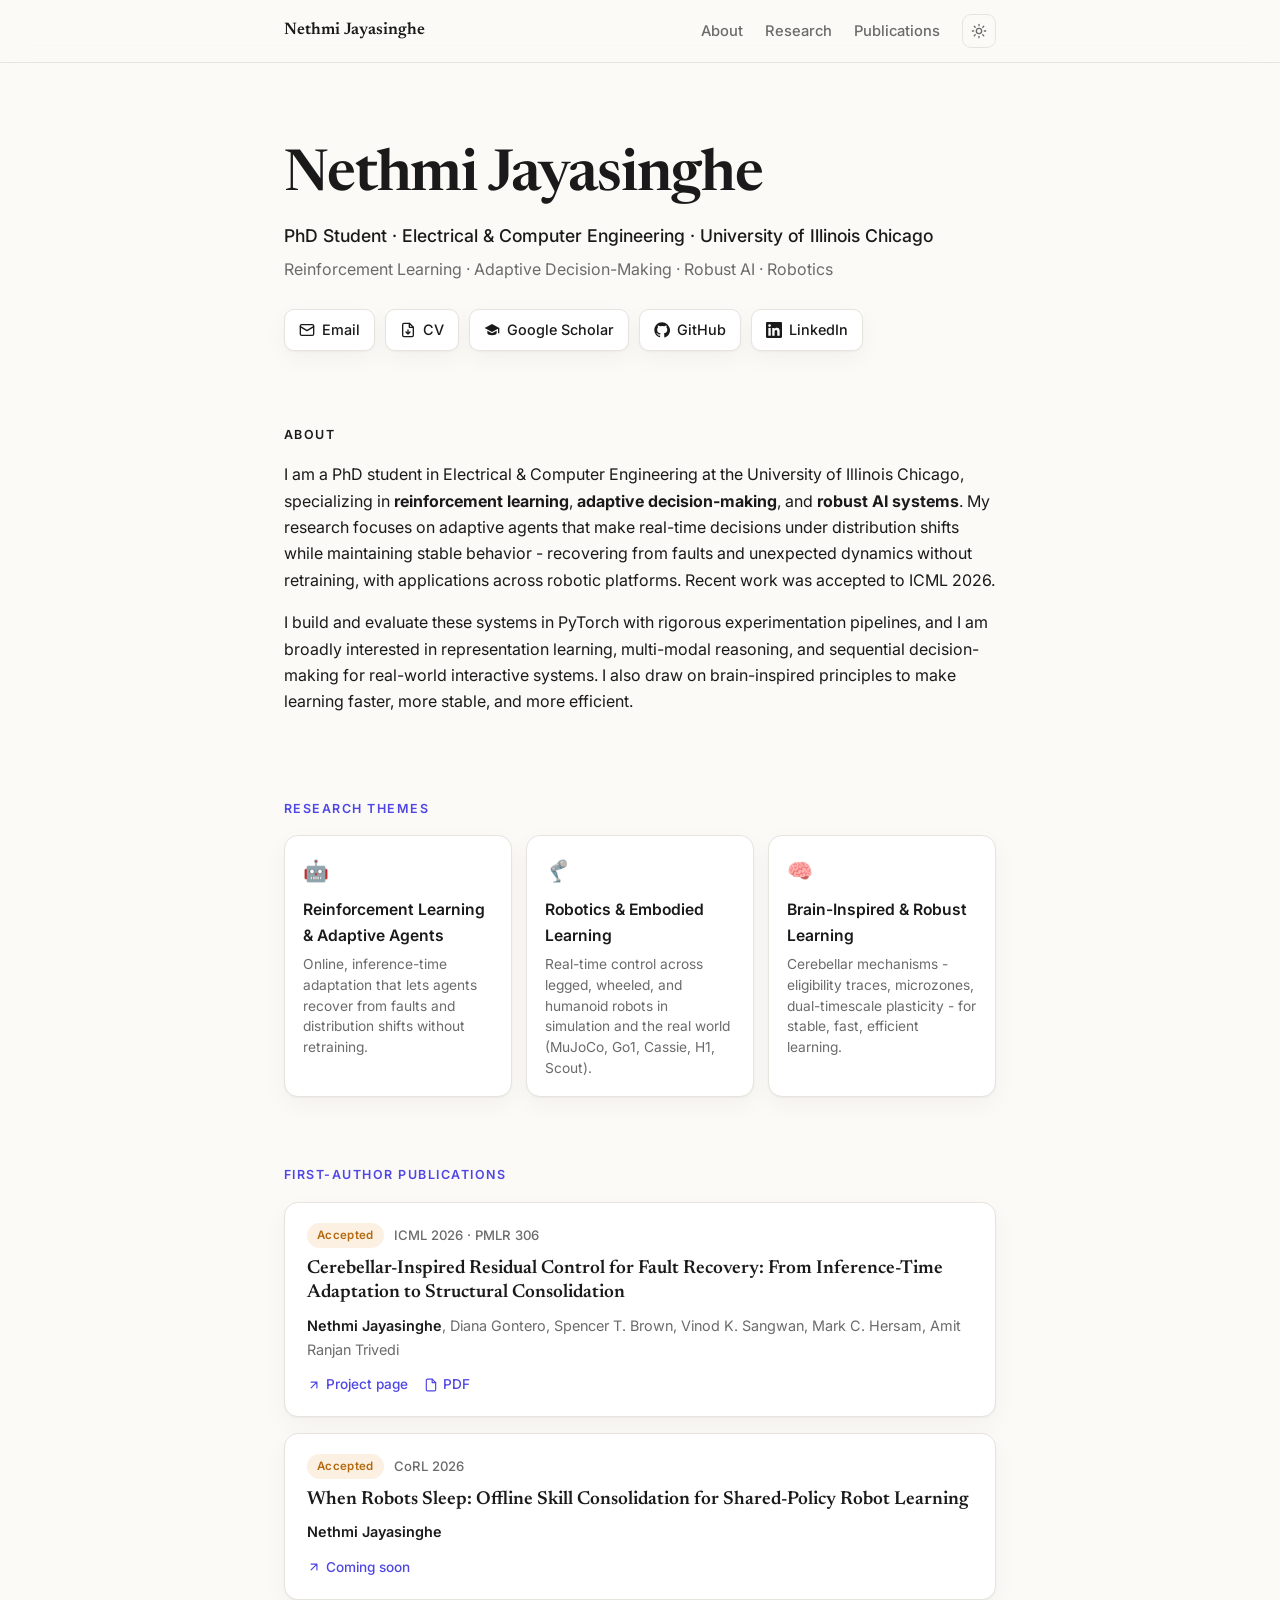
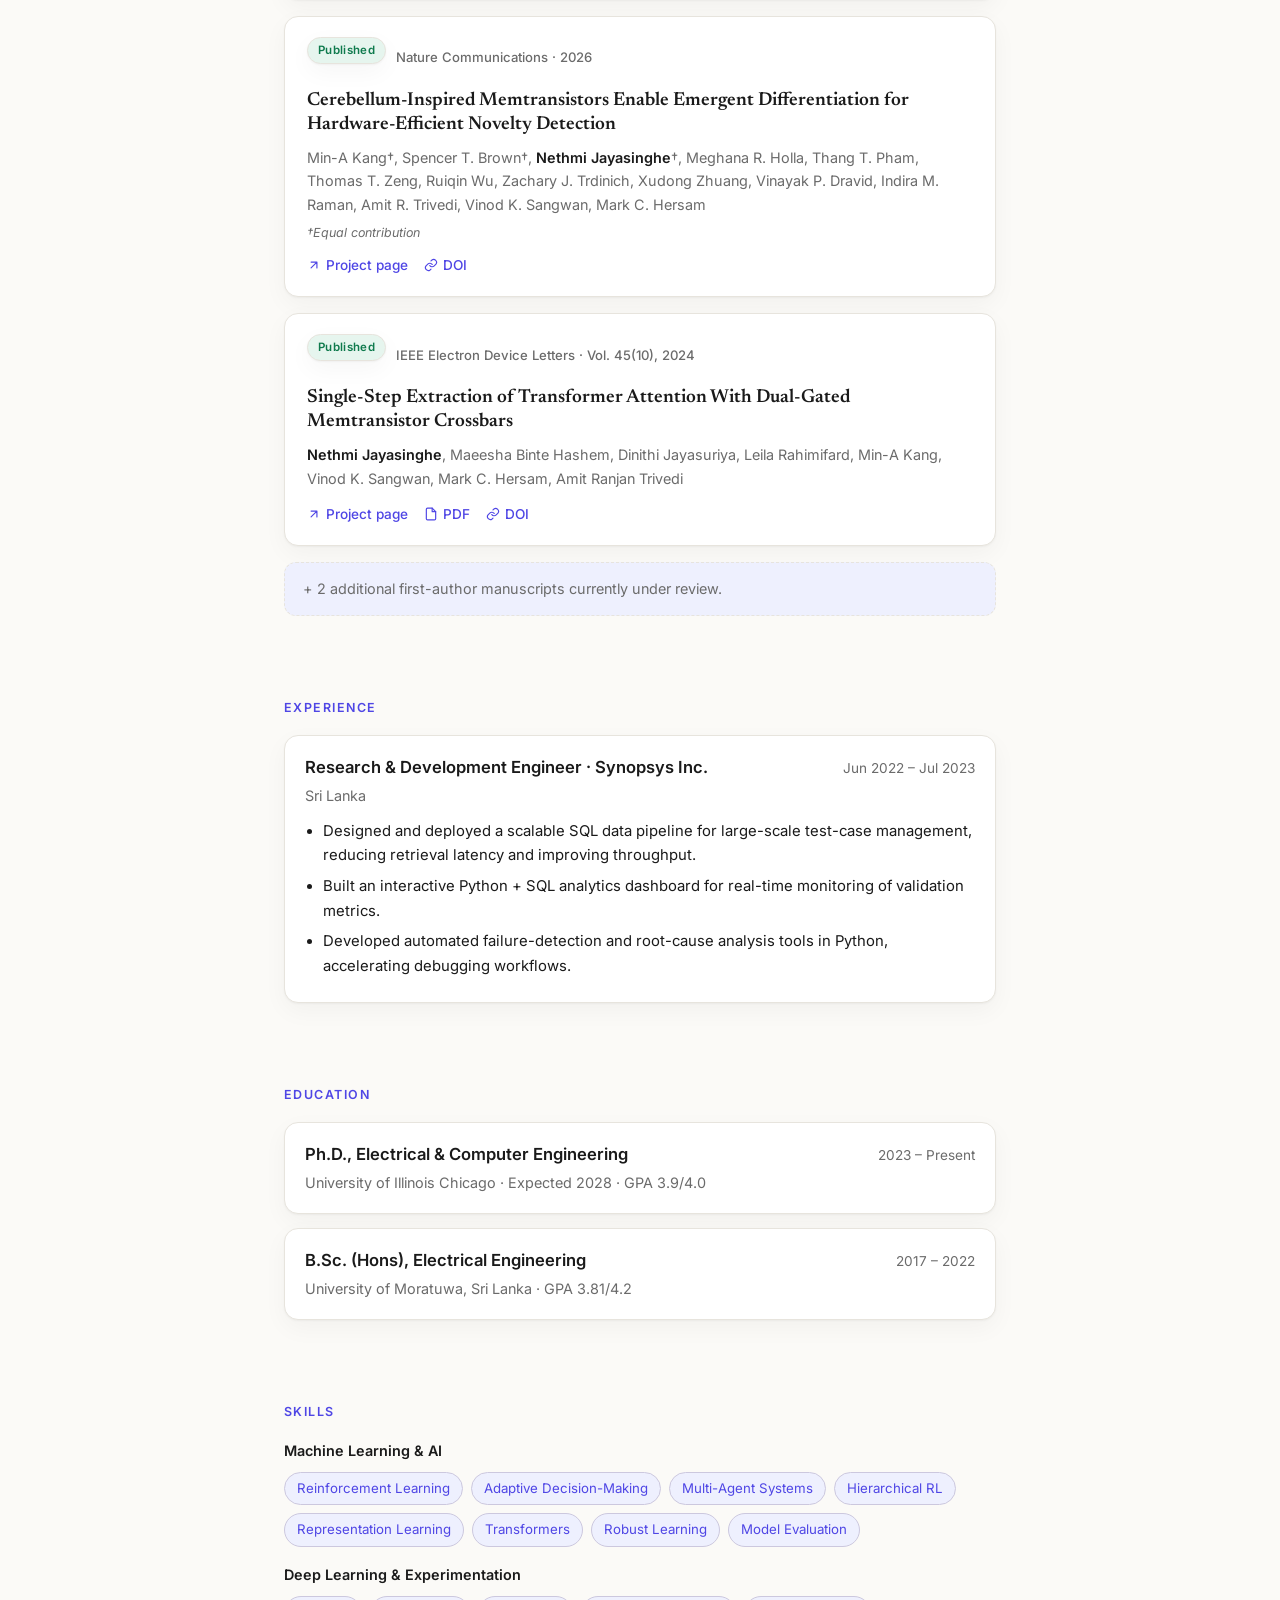
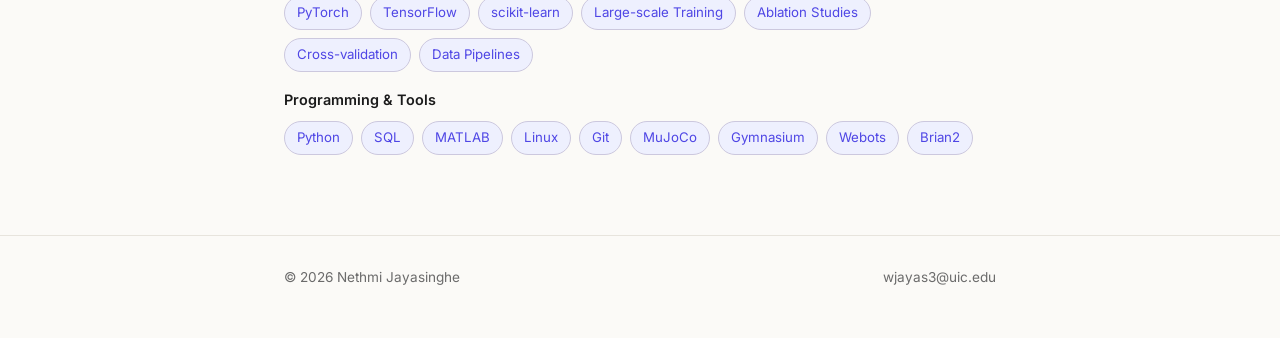
==== index.html @ 934b8936 "Correct under-review count to 2 first-author manuscripts" ====
<!DOCTYPE html>
<html lang="en">
<head>
<meta charset="UTF-8" />
<meta name="viewport" content="width=device-width, initial-scale=1.0" />
<title>Nethmi Jayasinghe</title>
<meta name="description" content="Nethmi Jayasinghe - PhD student in Electrical & Computer Engineering at the University of Illinois Chicago. Reinforcement learning, adaptive decision-making, and robust AI systems." />
<link rel="preconnect" href="https://fonts.googleapis.com" />
<link rel="preconnect" href="https://fonts.gstatic.com" crossorigin />
<link href="https://fonts.googleapis.com/css2?family=Newsreader:ital,opsz,wght@0,6..72,400;0,6..72,500;0,6..72,600;1,6..72,400&family=Inter:wght@400;500;600&display=swap" rel="stylesheet" />
<style>
  :root {
    --bg: #fbfaf7;
    --surface: #ffffff;
    --text: #1a1a1a;
    --muted: #6b6b6b;
    --line: #e7e4dd;
    --accent: #4f46e5;
    --accent-soft: #eef0fe;
    --badge-pub: #0f7a4d;
    --badge-pub-bg: #e6f5ee;
    --badge-acc: #b4690e;
    --badge-acc-bg: #fbf0e2;
    --shadow: 0 1px 2px rgba(0,0,0,.04), 0 8px 24px rgba(0,0,0,.04);
    --maxw: 760px;
  }
  html[data-theme="dark"] {
    --bg: #0f1115;
    --surface: #171a21;
    --text: #e9e9ec;
    --muted: #9aa0ab;
    --line: #262b34;
    --accent: #8b93ff;
    --accent-soft: #1c2030;
    --badge-pub: #5fd6a0;
    --badge-pub-bg: #11261d;
    --badge-acc: #e0a45f;
    --badge-acc-bg: #2a2012;
    --shadow: 0 1px 2px rgba(0,0,0,.3), 0 10px 30px rgba(0,0,0,.35);
  }
  * { box-sizing: border-box; }
  html { scroll-behavior: smooth; }
  body {
    margin: 0;
    background: var(--bg);
    color: var(--text);
    font-family: 'Inter', -apple-system, BlinkMacSystemFont, sans-serif;
    line-height: 1.65;
    font-size: 16px;
    -webkit-font-smoothing: antialiased;
    transition: background .3s ease, color .3s ease;
  }
  a { color: var(--accent); text-decoration: none; }
  a:hover { text-decoration: underline; }
  .wrap { max-width: var(--maxw); margin: 0 auto; padding: 0 24px; }

  /* Nav */
  nav {
    position: sticky; top: 0; z-index: 50;
    backdrop-filter: saturate(180%) blur(12px);
    background: color-mix(in srgb, var(--bg) 82%, transparent);
    border-bottom: 1px solid var(--line);
  }
  .nav-inner {
    max-width: var(--maxw); margin: 0 auto; padding: 14px 24px;
    display: flex; align-items: center; justify-content: space-between;
  }
  .nav-name { font-family: 'Newsreader', serif; font-weight: 600; font-size: 1.05rem; }
  .nav-links { display: flex; align-items: center; gap: 22px; }
  .nav-links a { color: var(--muted); font-size: .92rem; font-weight: 500; }
  .nav-links a:hover { color: var(--text); text-decoration: none; }
  .theme-btn {
    background: none; border: 1px solid var(--line); color: var(--muted);
    width: 34px; height: 34px; border-radius: 9px; cursor: pointer;
    display: grid; place-items: center; transition: all .2s;
  }
  .theme-btn:hover { color: var(--text); border-color: var(--muted); }
  @media (max-width: 560px) { .nav-links a:not(.theme-btn) { display: none; } }

  /* Hero */
  header.hero { padding: 84px 0 40px; }
  .hero h1 {
    font-family: 'Newsreader', serif;
    font-weight: 600; font-size: clamp(2.6rem, 7vw, 3.6rem);
    line-height: 1.05; letter-spacing: -.02em; margin: 0 0 14px;
  }
  .hero .role { font-size: 1.1rem; color: var(--text); margin: 0 0 6px; font-weight: 500; }
  .hero .affil { color: var(--muted); margin: 0 0 26px; }
  .hero .affil a { color: var(--muted); text-decoration: underline; text-underline-offset: 2px; }
  .links { display: flex; flex-wrap: wrap; gap: 10px; }
  .links a {
    display: inline-flex; align-items: center; gap: 7px;
    border: 1px solid var(--line); background: var(--surface);
    padding: 8px 14px; border-radius: 10px; color: var(--text);
    font-size: .9rem; font-weight: 500; box-shadow: var(--shadow);
    transition: transform .15s ease, border-color .2s ease;
  }
  .links a:hover { text-decoration: none; transform: translateY(-2px); border-color: var(--accent); }
  .links svg { width: 16px; height: 16px; }

  /* Sections */
  section { padding: 34px 0; }
  .eyebrow {
    font-size: .78rem; font-weight: 600; letter-spacing: .12em; text-transform: uppercase;
    color: var(--accent); margin: 0 0 16px;
  }
  .about p { margin: 0 0 16px; color: var(--text); }
  .about p .muted { color: var(--muted); }

  /* Research themes */
  .themes { display: grid; grid-template-columns: repeat(3, 1fr); gap: 14px; margin-top: 8px; }
  @media (max-width: 640px) { .themes { grid-template-columns: 1fr; } }
  .theme {
    background: var(--surface); border: 1px solid var(--line);
    border-radius: 14px; padding: 18px; box-shadow: var(--shadow);
  }
  .theme .ic { font-size: 1.3rem; margin-bottom: 8px; }
  .theme h3 { margin: 0 0 6px; font-size: .98rem; font-weight: 600; }
  .theme p { margin: 0; font-size: .86rem; color: var(--muted); line-height: 1.5; }

  /* Publications */
  .pub {
    background: var(--surface); border: 1px solid var(--line);
    border-radius: 14px; padding: 20px 22px; margin-bottom: 16px;
    box-shadow: var(--shadow); transition: border-color .2s ease;
  }
  .pub:hover { border-color: var(--accent); }
  .pub-top { display: flex; align-items: center; gap: 10px; margin-bottom: 9px; flex-wrap: wrap; }
  .badge {
    font-size: .72rem; font-weight: 600; letter-spacing: .03em;
    padding: 3px 10px; border-radius: 999px;
  }
  .badge.pub { color: var(--badge-pub); background: var(--badge-pub-bg); }
  .badge.acc { color: var(--badge-acc); background: var(--badge-acc-bg); }
  .pub .venue { font-size: .82rem; color: var(--muted); font-weight: 500; }
  .pub h3 {
    font-family: 'Newsreader', serif; font-weight: 600;
    font-size: 1.18rem; line-height: 1.3; margin: 0 0 8px;
  }
  .pub .authors { font-size: .9rem; color: var(--muted); margin: 0 0 12px; }
  .pub .authors .me { color: var(--text); font-weight: 600; }
  .pub-note { font-size: .78rem; color: var(--muted); margin: -6px 0 10px; font-style: italic; }
  .pub-links { display: flex; gap: 16px; flex-wrap: wrap; }
  .pub-links a { font-size: .85rem; font-weight: 500; display: inline-flex; align-items: center; gap: 5px; }
  .pub-links svg { width: 14px; height: 14px; }
  .more-note {
    margin-top: 6px; font-size: .9rem; color: var(--muted);
    padding: 14px 18px; border: 1px dashed var(--line); border-radius: 12px;
    background: var(--accent-soft);
  }

  /* Experience / Education entries */
  .entry {
    background: var(--surface); border: 1px solid var(--line); border-radius: 14px;
    padding: 18px 20px; margin-bottom: 14px; box-shadow: var(--shadow);
  }
  .entry .row { display: flex; justify-content: space-between; gap: 12px; flex-wrap: wrap; align-items: baseline; }
  .entry h3 { margin: 0; font-size: 1.04rem; font-weight: 600; }
  .entry .when { color: var(--muted); font-size: .85rem; white-space: nowrap; }
  .entry .sub { color: var(--muted); font-size: .9rem; margin: 3px 0 0; }
  .entry ul { margin: 11px 0 0; padding-left: 18px; }
  .entry li { margin-bottom: 6px; font-size: .93rem; }

  /* Skills */
  .skill-group { margin-bottom: 16px; }
  .skill-group h4 { margin: 0 0 9px; font-size: .9rem; font-weight: 600; }
  .tags { display: flex; flex-wrap: wrap; gap: 8px; }
  .tag {
    font-size: .83rem; padding: 5px 12px; border-radius: 999px;
    background: var(--accent-soft); color: var(--accent);
    border: 1px solid color-mix(in srgb, var(--accent) 18%, var(--line));
  }

  footer {
    border-top: 1px solid var(--line); margin-top: 30px;
    padding: 30px 0 50px; color: var(--muted); font-size: .85rem;
  }
  .footer-inner { display: flex; justify-content: space-between; align-items: center; flex-wrap: wrap; gap: 12px; }
  .footer-inner a { color: var(--muted); }
</style>
</head>
<body>
<nav>
  <div class="nav-inner">
    <span class="nav-name">Nethmi Jayasinghe</span>
    <div class="nav-links">
      <a href="#about">About</a>
      <a href="#research">Research</a>
      <a href="#publications">Publications</a>
      <button class="theme-btn" id="themeToggle" aria-label="Toggle theme" title="Toggle theme">
        <svg id="themeIcon" viewBox="0 0 24 24" width="16" height="16" fill="none" stroke="currentColor" stroke-width="2" stroke-linecap="round" stroke-linejoin="round"><circle cx="12" cy="12" r="4"/><path d="M12 2v2M12 20v2M4.9 4.9l1.4 1.4M17.7 17.7l1.4 1.4M2 12h2M20 12h2M4.9 19.1l1.4-1.4M17.7 6.3l1.4-1.4"/></svg>
      </button>
    </div>
  </div>
</nav>

<header class="hero">
  <div class="wrap">
    <h1>Nethmi Jayasinghe</h1>
    <p class="role">PhD Student · Electrical &amp; Computer Engineering · University of Illinois Chicago</p>
    <p class="affil">Reinforcement Learning · Adaptive Decision-Making · Robust AI · Robotics</p>
    <div class="links">
      <a href="mailto:wjayas3@uic.edu">
        <svg viewBox="0 0 24 24" fill="none" stroke="currentColor" stroke-width="2" stroke-linecap="round" stroke-linejoin="round"><rect x="2" y="4" width="20" height="16" rx="2"/><path d="m22 7-10 6L2 7"/></svg>
        Email
      </a>
      <a href="cv/Nethmi_Jayasinghe_CV.pdf" target="_blank" rel="noopener">
        <svg viewBox="0 0 24 24" fill="none" stroke="currentColor" stroke-width="2" stroke-linecap="round" stroke-linejoin="round"><path d="M14 2H6a2 2 0 0 0-2 2v16a2 2 0 0 0 2 2h12a2 2 0 0 0 2-2V8z"/><path d="M14 2v6h6"/><path d="M12 18v-6M9 15l3 3 3-3"/></svg>
        CV
      </a>
      <a href="https://scholar.google.com/citations?user=x3gIuncAAAAJ&hl=en" target="_blank" rel="noopener">
        <svg viewBox="0 0 24 24" fill="currentColor"><path d="M12 3 1 9l11 6 9-4.91V17h2V9L12 3zM5 13.18v3.82c0 1.66 3.13 3 7 3s7-1.34 7-3v-3.82l-7 3.82-7-3.82z"/></svg>
        Google Scholar
      </a>
      <a href="https://github.com/NethmiJayasinghe" target="_blank" rel="noopener">
        <svg viewBox="0 0 24 24" fill="currentColor"><path d="M12 .5C5.7.5.5 5.7.5 12c0 5.1 3.3 9.4 7.9 10.9.6.1.8-.2.8-.6v-2c-3.2.7-3.9-1.5-3.9-1.5-.5-1.3-1.3-1.7-1.3-1.7-1.1-.7.1-.7.1-.7 1.2.1 1.8 1.2 1.8 1.2 1 1.8 2.7 1.3 3.4 1 .1-.8.4-1.3.7-1.6-2.6-.3-5.3-1.3-5.3-5.7 0-1.3.5-2.3 1.2-3.1-.1-.3-.5-1.5.1-3.1 0 0 1-.3 3.3 1.2a11.5 11.5 0 0 1 6 0c2.3-1.5 3.3-1.2 3.3-1.2.6 1.6.2 2.8.1 3.1.8.8 1.2 1.8 1.2 3.1 0 4.4-2.7 5.4-5.3 5.7.4.4.8 1.1.8 2.2v3.3c0 .4.2.7.8.6 4.6-1.5 7.9-5.8 7.9-10.9C23.5 5.7 18.3.5 12 .5z"/></svg>
        GitHub
      </a>
      <a href="https://www.linkedin.com/in/nethmi-jayasinghe-767b4b188/" target="_blank" rel="noopener">
        <svg viewBox="0 0 24 24" fill="currentColor"><path d="M20.45 20.45h-3.56v-5.57c0-1.33-.02-3.04-1.85-3.04-1.85 0-2.14 1.45-2.14 2.94v5.67H9.35V9h3.41v1.56h.05c.48-.9 1.64-1.85 3.37-1.85 3.6 0 4.27 2.37 4.27 5.45v6.29zM5.34 7.43a2.06 2.06 0 1 1 0-4.13 2.06 2.06 0 0 1 0 4.13zM7.12 20.45H3.55V9h3.57v11.45zM22.22 0H1.77C.79 0 0 .77 0 1.73v20.54C0 23.23.79 24 1.77 24h20.45c.98 0 1.78-.77 1.78-1.73V1.73C24 .77 23.2 0 22.22 0z"/></svg>
        LinkedIn
      </a>
    </div>
  </div>
</header>

<section id="about" class="about">
  <div class="wrap">
    <p class="eyebrow">About</p>
    <p>
      I am a PhD student in Electrical &amp; Computer Engineering at the University of Illinois Chicago,
      specializing in <strong>reinforcement learning</strong>, <strong>adaptive decision-making</strong>, and
      <strong>robust AI systems</strong>. My research focuses on adaptive agents that make real-time decisions
      under distribution shifts while maintaining stable behavior - recovering from faults and unexpected
      dynamics without retraining, with applications across robotic platforms. Recent work was accepted to ICML 2026.
    </p>
    <p class="muted">
      I build and evaluate these systems in PyTorch with rigorous experimentation pipelines, and I am broadly
      interested in representation learning, multi-modal reasoning, and sequential decision-making for real-world
      interactive systems. I also draw on brain-inspired principles to make learning faster, more stable, and more efficient.
    </p>
  </div>
</section>

<section id="research">
  <div class="wrap">
    <p class="eyebrow">Research Themes</p>
    <div class="themes">
      <div class="theme">
        <div class="ic">🤖</div>
        <h3>Reinforcement Learning &amp; Adaptive Agents</h3>
        <p>Online, inference-time adaptation that lets agents recover from faults and distribution shifts without retraining.</p>
      </div>
      <div class="theme">
        <div class="ic">🦿</div>
        <h3>Robotics &amp; Embodied Learning</h3>
        <p>Real-time control across legged, wheeled, and humanoid robots in simulation and the real world (MuJoCo, Go1, Cassie, H1, Scout).</p>
      </div>
      <div class="theme">
        <div class="ic">🧠</div>
        <h3>Brain-Inspired &amp; Robust Learning</h3>
        <p>Cerebellar mechanisms - eligibility traces, microzones, dual-timescale plasticity - for stable, fast, efficient learning.</p>
      </div>
    </div>
  </div>
</section>

<section id="publications">
  <div class="wrap">
    <p class="eyebrow">First-Author Publications</p>
    <div id="pubList"></div>
    <p class="more-note" id="moreNote"></p>
  </div>
</section>

<section id="experience">
  <div class="wrap">
    <p class="eyebrow">Experience</p>
    <div class="entry">
      <div class="row">
        <h3>Research &amp; Development Engineer · Synopsys Inc.</h3>
        <span class="when">Jun 2022 – Jul 2023</span>
      </div>
      <p class="sub">Sri Lanka</p>
      <ul>
        <li>Designed and deployed a scalable SQL data pipeline for large-scale test-case management, reducing retrieval latency and improving throughput.</li>
        <li>Built an interactive Python + SQL analytics dashboard for real-time monitoring of validation metrics.</li>
        <li>Developed automated failure-detection and root-cause analysis tools in Python, accelerating debugging workflows.</li>
      </ul>
    </div>
  </div>
</section>

<section id="education">
  <div class="wrap">
    <p class="eyebrow">Education</p>
    <div class="entry">
      <div class="row">
        <h3>Ph.D., Electrical &amp; Computer Engineering</h3>
        <span class="when">2023 – Present</span>
      </div>
      <p class="sub">University of Illinois Chicago · Expected 2028 · GPA 3.9/4.0</p>
    </div>
    <div class="entry">
      <div class="row">
        <h3>B.Sc. (Hons), Electrical Engineering</h3>
        <span class="when">2017 – 2022</span>
      </div>
      <p class="sub">University of Moratuwa, Sri Lanka · GPA 3.81/4.2</p>
    </div>
  </div>
</section>

<section id="skills">
  <div class="wrap">
    <p class="eyebrow">Skills</p>
    <div class="skill-group">
      <h4>Machine Learning &amp; AI</h4>
      <div class="tags">
        <span class="tag">Reinforcement Learning</span>
        <span class="tag">Adaptive Decision-Making</span>
        <span class="tag">Multi-Agent Systems</span>
        <span class="tag">Hierarchical RL</span>
        <span class="tag">Representation Learning</span>
        <span class="tag">Transformers</span>
        <span class="tag">Robust Learning</span>
        <span class="tag">Model Evaluation</span>
      </div>
    </div>
    <div class="skill-group">
      <h4>Deep Learning &amp; Experimentation</h4>
      <div class="tags">
        <span class="tag">PyTorch</span>
        <span class="tag">TensorFlow</span>
        <span class="tag">scikit-learn</span>
        <span class="tag">Large-scale Training</span>
        <span class="tag">Ablation Studies</span>
        <span class="tag">Cross-validation</span>
        <span class="tag">Data Pipelines</span>
      </div>
    </div>
    <div class="skill-group">
      <h4>Programming &amp; Tools</h4>
      <div class="tags">
        <span class="tag">Python</span>
        <span class="tag">SQL</span>
        <span class="tag">MATLAB</span>
        <span class="tag">Linux</span>
        <span class="tag">Git</span>
        <span class="tag">MuJoCo</span>
        <span class="tag">Gymnasium</span>
        <span class="tag">Webots</span>
        <span class="tag">Brian2</span>
      </div>
    </div>
  </div>
</section>

<footer>
  <div class="wrap footer-inner">
    <span>© <span id="year"></span> Nethmi Jayasinghe</span>
    <span><a href="mailto:wjayas3@uic.edu">wjayas3@uic.edu</a></span>
  </div>
</footer>

<script>
  // ---- Publications data (add the 2 remaining in-review papers here when ready) ----
  const publications = [
    {
      status: "accepted",
      venue: "ICML 2026 · PMLR 306",
      title: "Cerebellar-Inspired Residual Control for Fault Recovery: From Inference-Time Adaptation to Structural Consolidation",
      page: "projects/cerebellar-residual.html",
      authors: ["__ME__", "Diana Gontero", "Spencer T. Brown", "Vinod K. Sangwan", "Mark C. Hersam", "Amit Ranjan Trivedi"],
      links: [
        { label: "Project page", href: "projects/cerebellar-residual.html", icon: "page" },
        { label: "PDF", href: "papers/jayasinghe2026_icml_cerebellar.pdf", icon: "pdf" }
      ]
    },
    {
      status: "accepted",
      venue: "CoRL 2026",
      title: "When Robots Sleep: Offline Skill Consolidation for Shared-Policy Robot Learning",
      page: "projects/when-robots-sleep.html",
      authors: ["__ME__"],
      links: [
        { label: "Coming soon", href: "projects/when-robots-sleep.html", icon: "page" }
      ]
    },
    {
      status: "published",
      venue: "Nature Communications · 2026",
      title: "Cerebellum-Inspired Memtransistors Enable Emergent Differentiation for Hardware-Efficient Novelty Detection",
      page: "projects/memtransistor-novelty.html",
      authors: ["Min-A Kang†", "Spencer T. Brown†", "__ME__†", "Meghana R. Holla", "Thang T. Pham", "Thomas T. Zeng", "Ruiqin Wu", "Zachary J. Trdinich", "Xudong Zhuang", "Vinayak P. Dravid", "Indira M. Raman", "Amit R. Trivedi", "Vinod K. Sangwan", "Mark C. Hersam"],
      note: "†Equal contribution",
      links: [
        { label: "Project page", href: "projects/memtransistor-novelty.html", icon: "page" },
        { label: "DOI", href: "https://doi.org/10.1038/s41467-026-75212-4", icon: "link" }
      ]
    },
    {
      status: "published",
      venue: "IEEE Electron Device Letters · Vol. 45(10), 2024",
      title: "Single-Step Extraction of Transformer Attention With Dual-Gated Memtransistor Crossbars",
      page: "projects/memtransistor-attention.html",
      authors: ["__ME__", "Maeesha Binte Hashem", "Dinithi Jayasuriya", "Leila Rahimifard", "Min-A Kang", "Vinod K. Sangwan", "Mark C. Hersam", "Amit Ranjan Trivedi"],
      links: [
        { label: "Project page", href: "projects/memtransistor-attention.html", icon: "page" },
        { label: "PDF", href: "papers/jayasinghe2024_edl_memtransistor.pdf", icon: "pdf" },
        { label: "DOI", href: "https://doi.org/10.1109/LED.2024.3435540", icon: "link" }
      ]
    }
  ];

  // discreet line about the rest - no titles / venues
  const underReviewCount = 2;

  const icons = {
    pdf: '<svg viewBox="0 0 24 24" fill="none" stroke="currentColor" stroke-width="2" stroke-linecap="round" stroke-linejoin="round"><path d="M14 2H6a2 2 0 0 0-2 2v16a2 2 0 0 0 2 2h12a2 2 0 0 0 2-2V8z"/><path d="M14 2v6h6"/></svg>',
    link: '<svg viewBox="0 0 24 24" fill="none" stroke="currentColor" stroke-width="2" stroke-linecap="round" stroke-linejoin="round"><path d="M10 13a5 5 0 0 0 7.5.5l3-3a5 5 0 0 0-7-7l-1.5 1.5"/><path d="M14 11a5 5 0 0 0-7.5-.5l-3 3a5 5 0 0 0 7 7L12 19"/></svg>',
    page: '<svg viewBox="0 0 24 24" fill="none" stroke="currentColor" stroke-width="2" stroke-linecap="round" stroke-linejoin="round"><path d="M7 17 17 7M7 7h10v10"/></svg>'
  };

  function renderPubs() {
    const list = document.getElementById("pubList");
    list.innerHTML = publications.map(p => {
      const badge = p.status === "published"
        ? '<span class="badge pub">Published</span>'
        : '<span class="badge acc">Accepted</span>';
      const authors = p.authors
        .map(a => a.startsWith("__ME__") ? '<span class="me">Nethmi Jayasinghe</span>' + a.slice(6) : a)
        .join(", ");
      const links = p.links.map(l =>
        `<a href="${l.href}" target="_blank" rel="noopener">${icons[l.icon]||""}${l.label}</a>`
      ).join("");
      const titleHtml = p.page
        ? `<a href="${p.page}" style="color:inherit">${p.title}</a>`
        : p.title;
      return `<article class="pub">
        <div class="pub-top">${badge}<span class="venue">${p.venue}</span></div>
        <h3>${titleHtml}</h3>
        <p class="authors">${authors}</p>
        ${p.note ? `<p class="pub-note">${p.note}</p>` : ''}
        <div class="pub-links">${links}</div>
      </article>`;
    }).join("");

    document.getElementById("moreNote").textContent = underReviewCount === 1
      ? `+ 1 additional first-author manuscript currently under review.`
      : `+ ${underReviewCount} additional first-author manuscripts currently under review.`;
  }
  renderPubs();

  // ---- Theme toggle ----
  const root = document.documentElement;
  const saved = localStorage.getItem("theme");
  const prefersDark = window.matchMedia && window.matchMedia("(prefers-color-scheme: dark)").matches;
  root.setAttribute("data-theme", saved || (prefersDark ? "dark" : "light"));
  document.getElementById("themeToggle").addEventListener("click", () => {
    const next = root.getAttribute("data-theme") === "dark" ? "light" : "dark";
    root.setAttribute("data-theme", next);
    localStorage.setItem("theme", next);
  });

  document.getElementById("year").textContent = new Date().getFullYear();
</script>
</body>
</html>
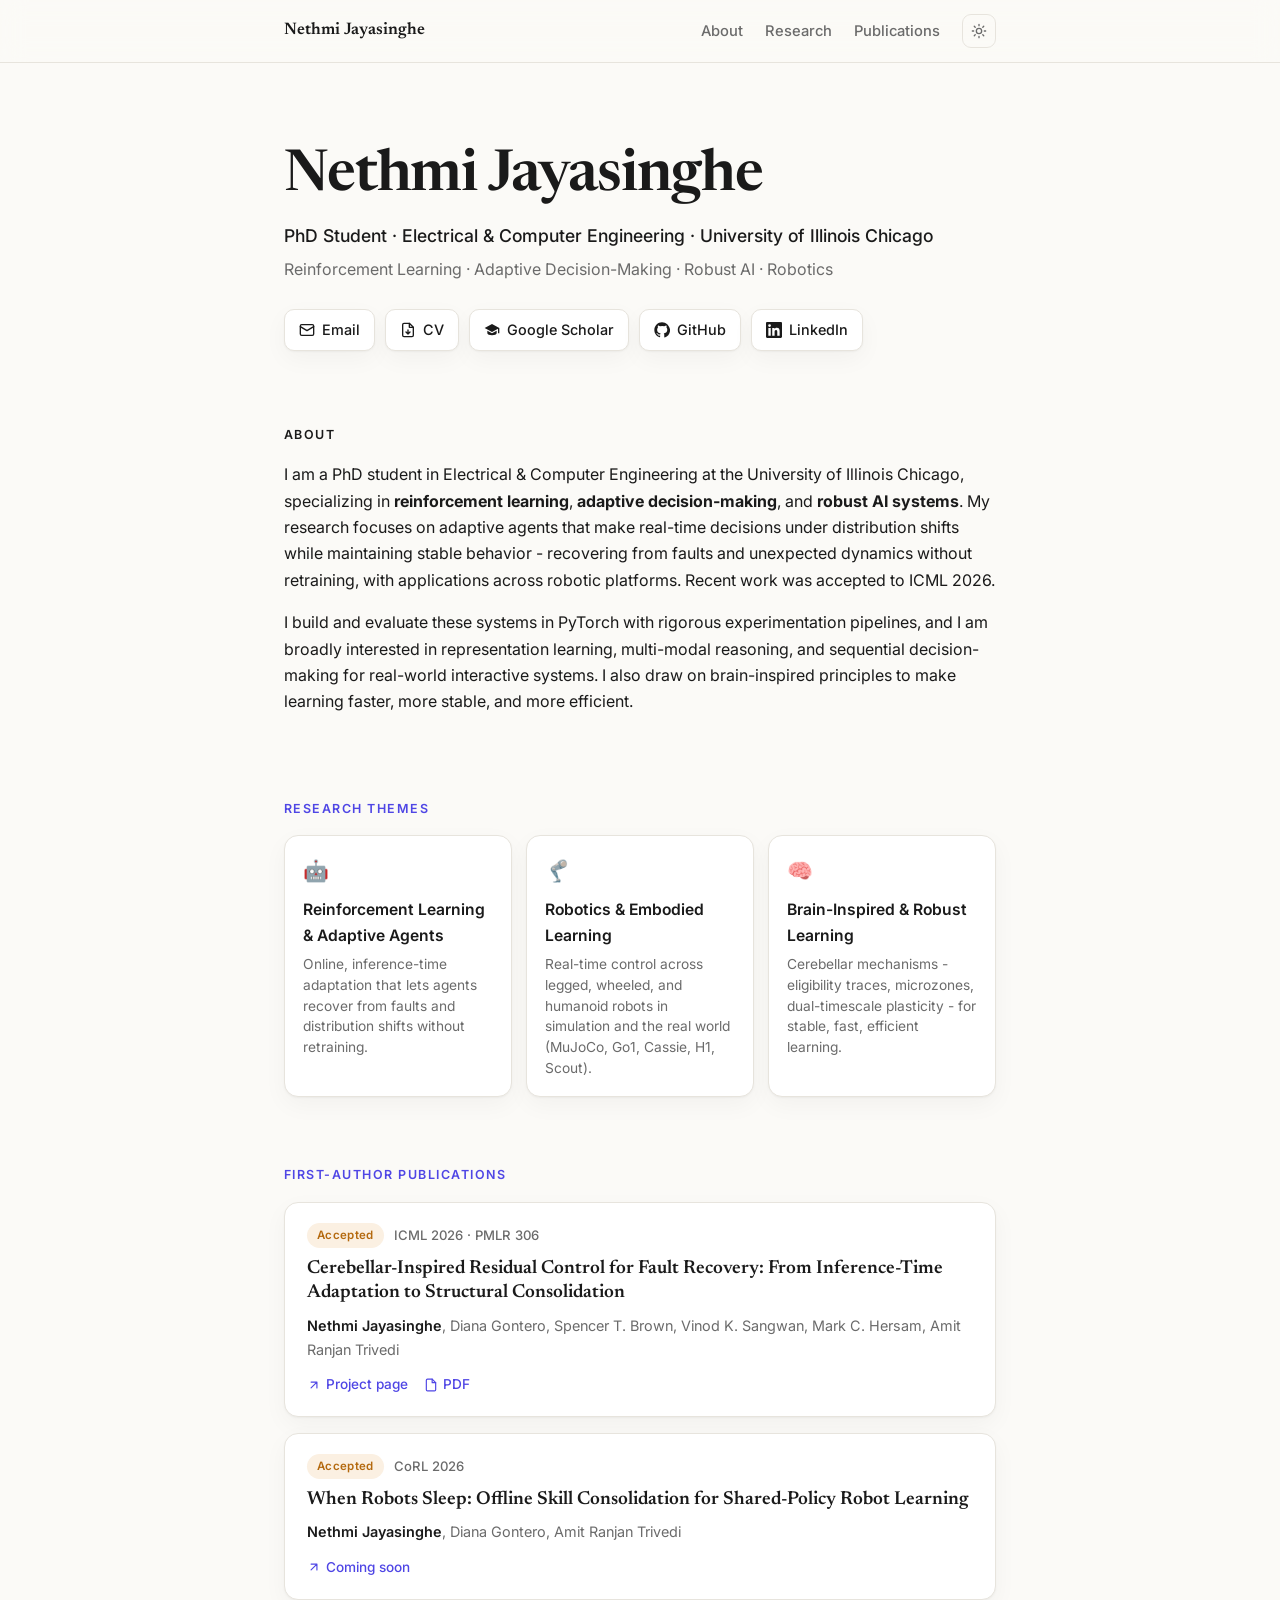
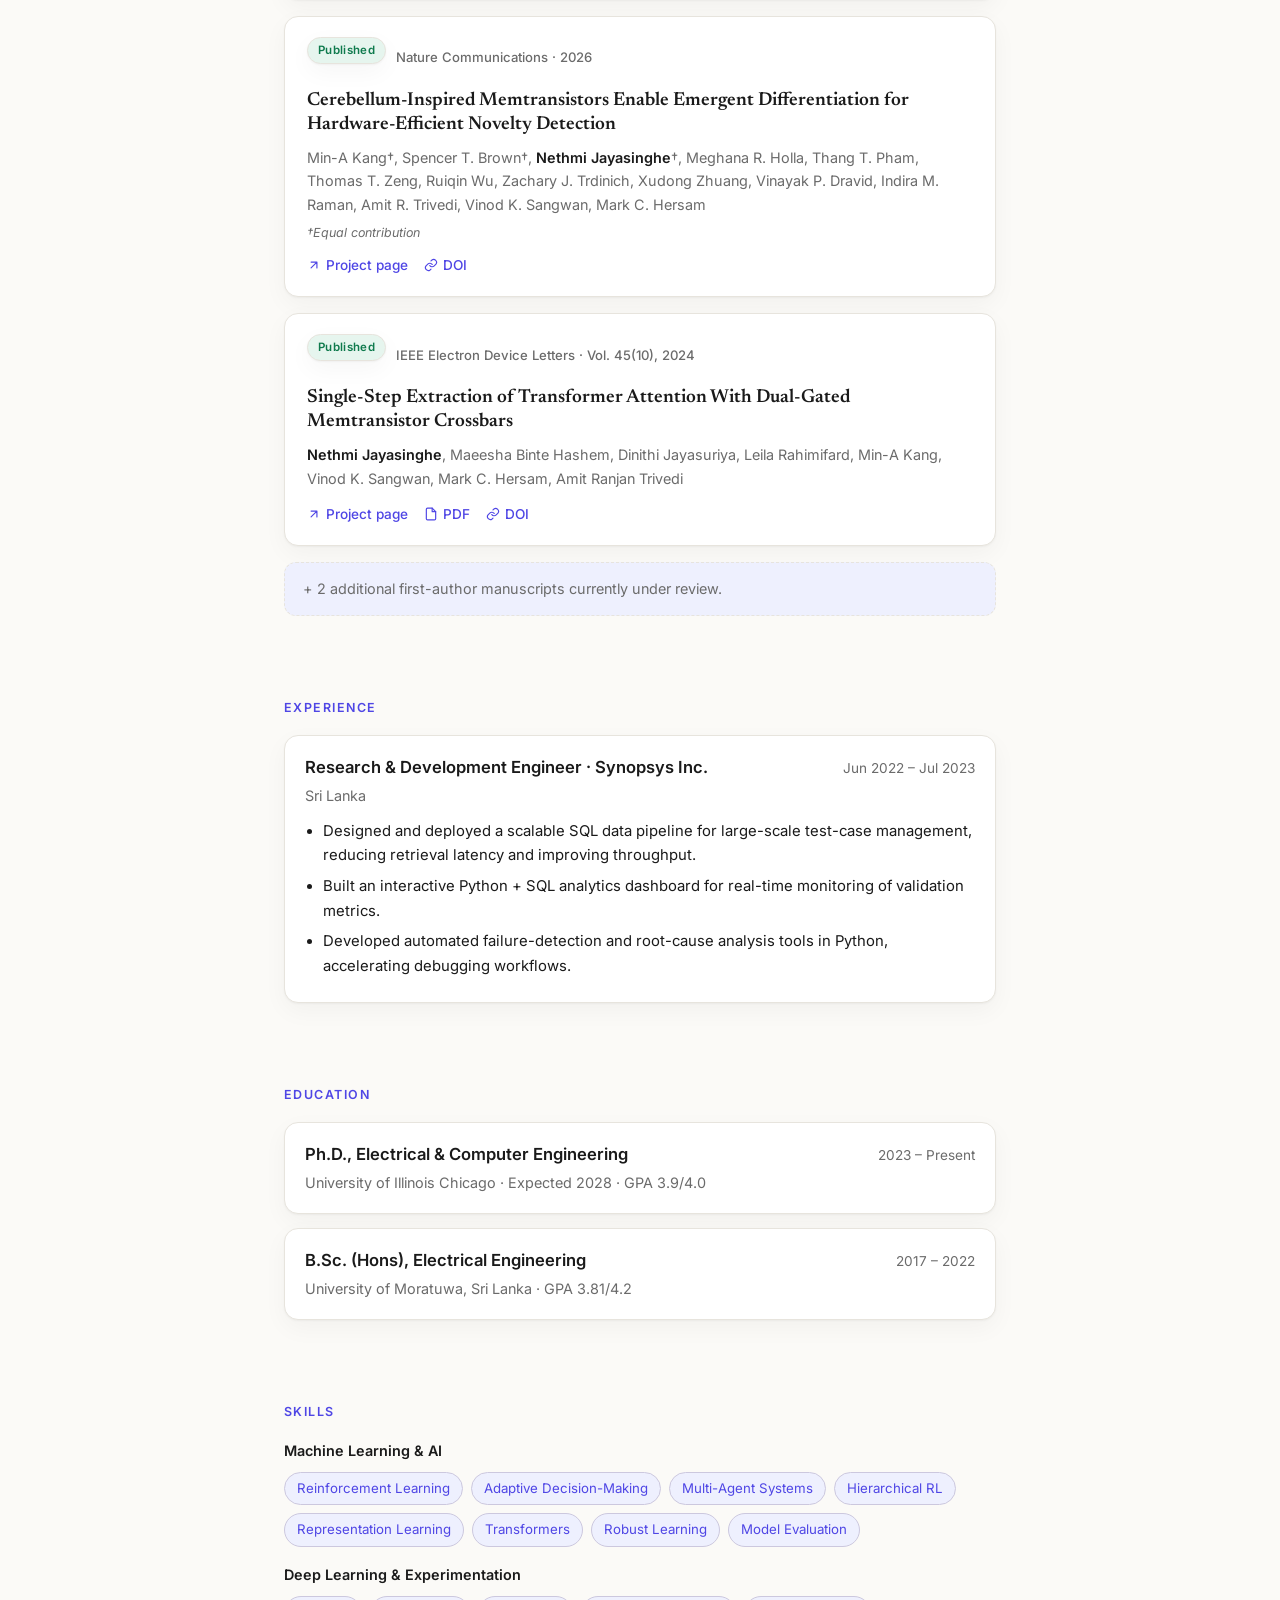
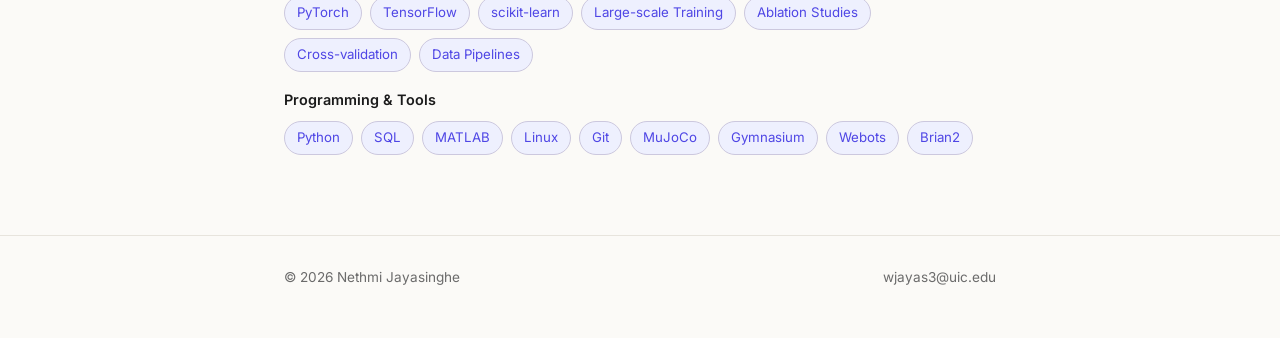
==== commit 27b22eb7: "Add Diana Gontero and Amit Ranjan Trivedi as CoRL 2026 co-authors" ====
--- a/index.html
+++ b/index.html
@@ -382,7 +382,7 @@
       venue: "CoRL 2026",
       title: "When Robots Sleep: Offline Skill Consolidation for Shared-Policy Robot Learning",
       page: "projects/when-robots-sleep.html",
-      authors: ["__ME__"],
+      authors: ["__ME__", "Diana Gontero", "Amit Ranjan Trivedi"],
       links: [
         { label: "Coming soon", href: "projects/when-robots-sleep.html", icon: "page" }
       ]
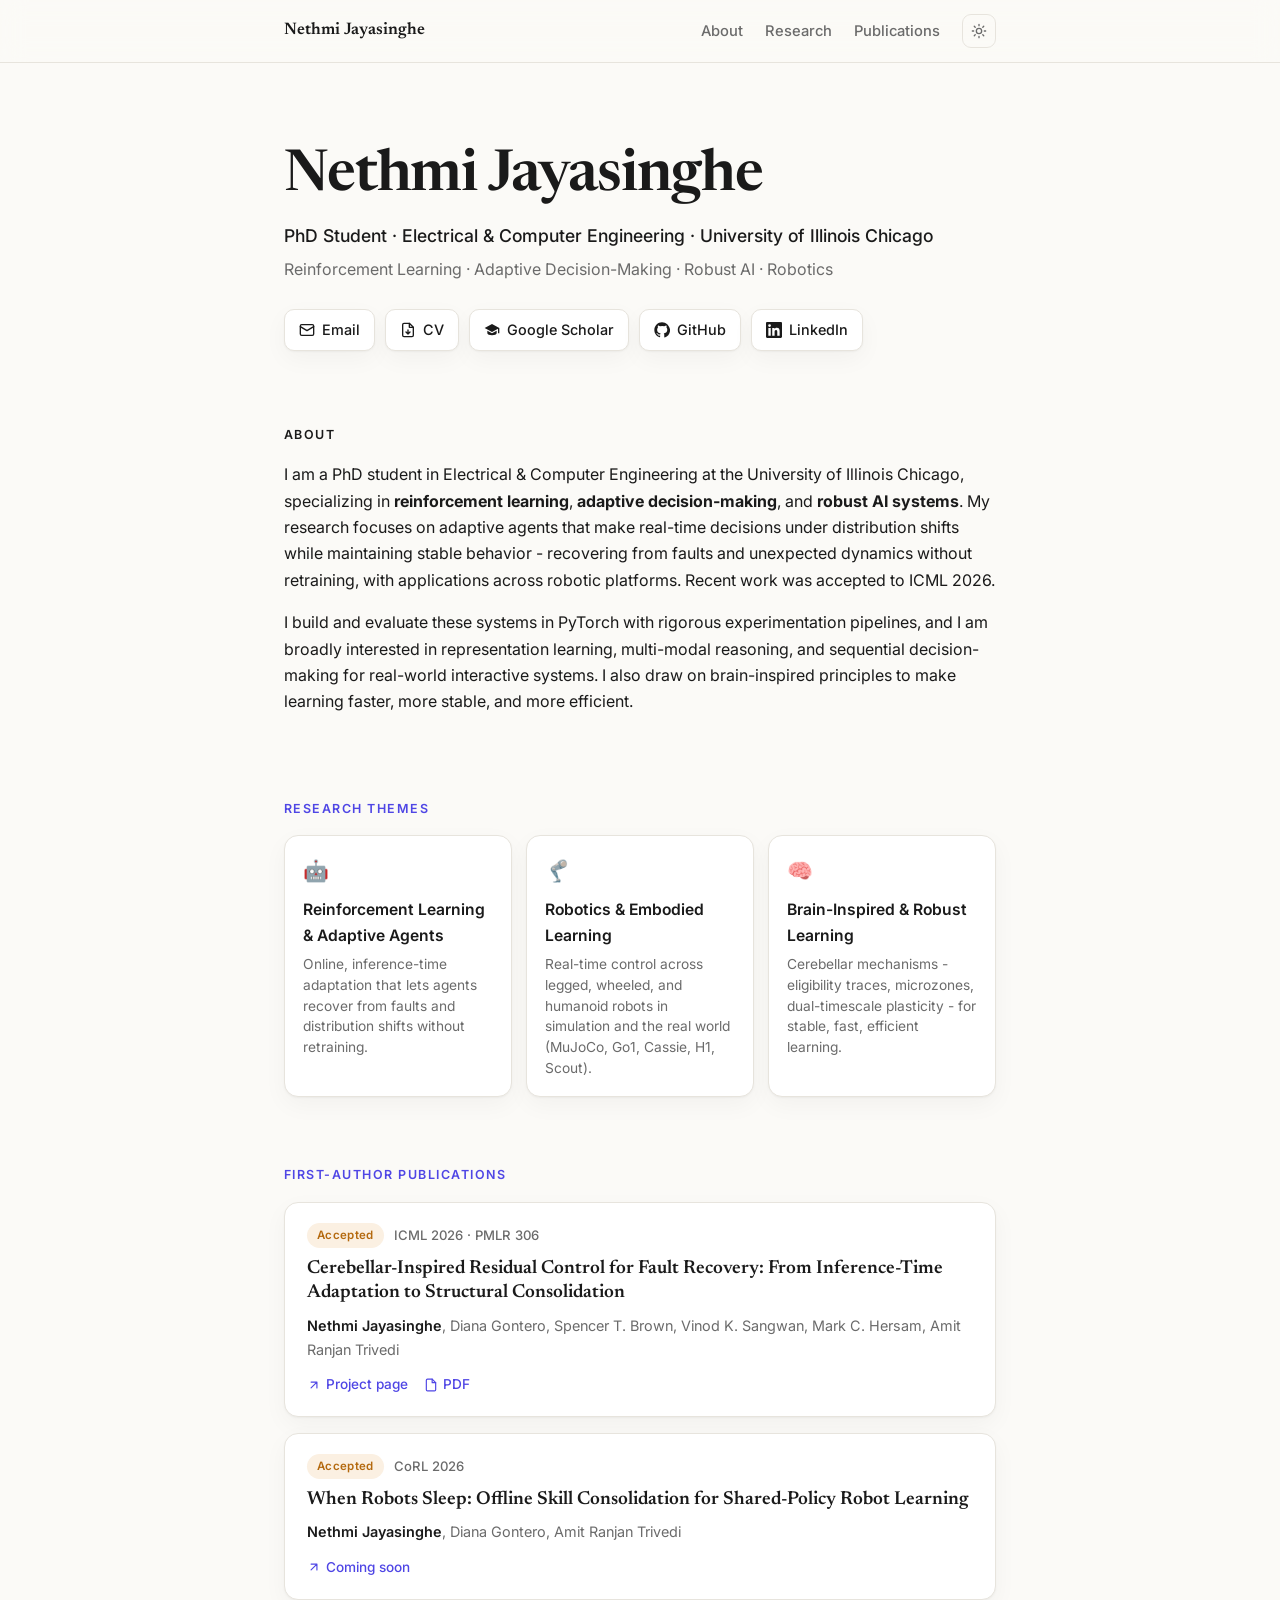
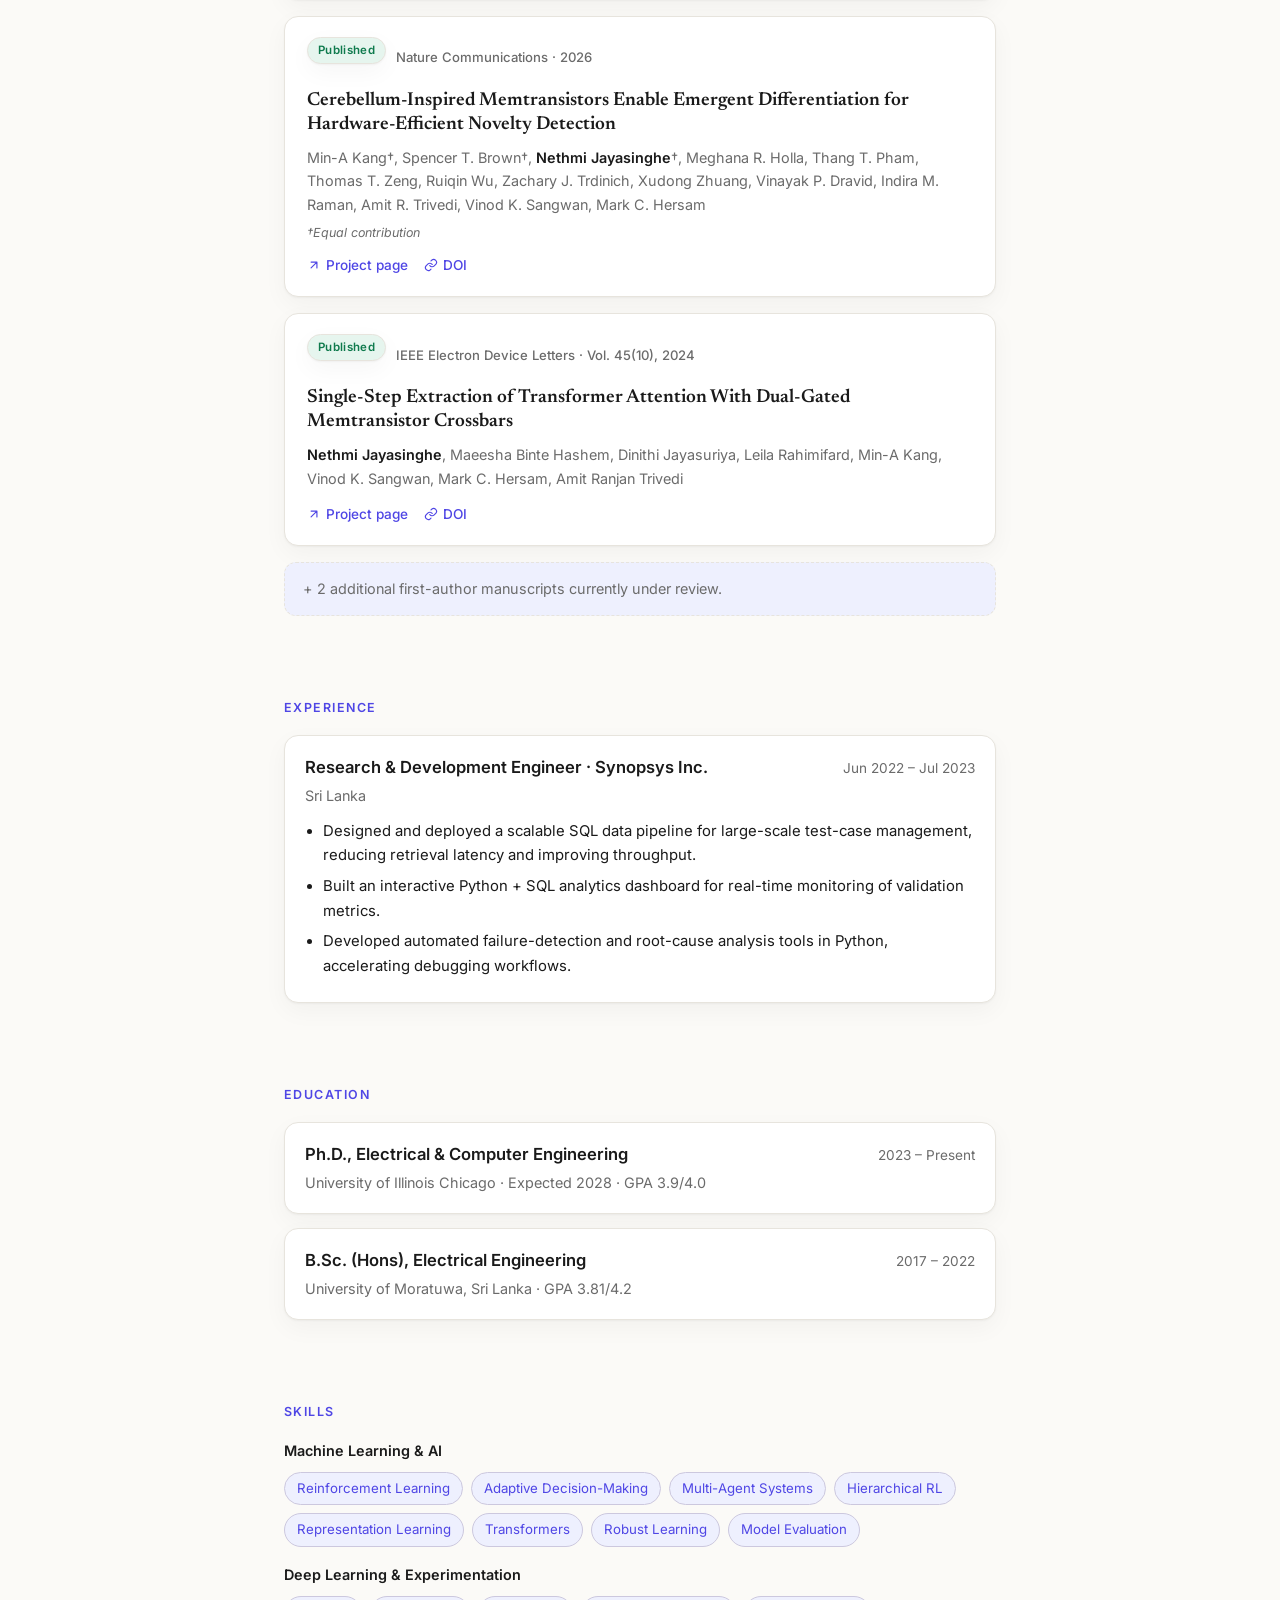
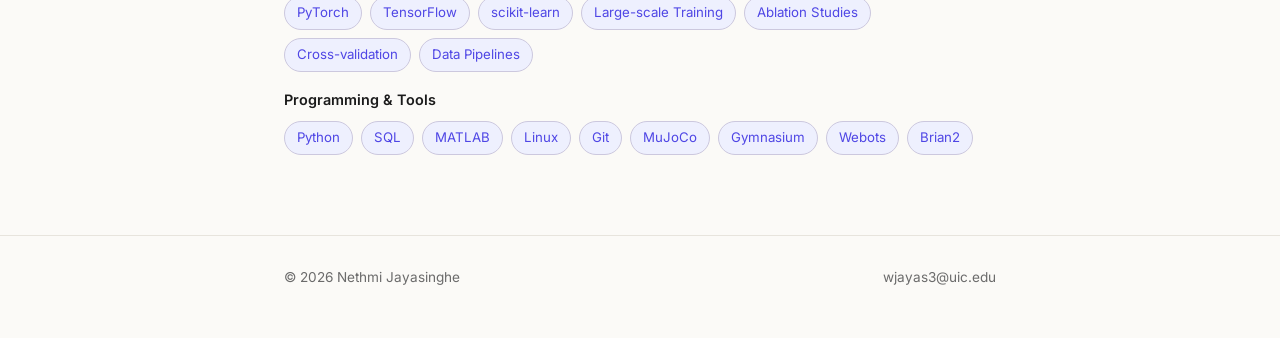
==== commit 1aeb9d00: "Remove EDL paper PDF button in favor of DOI link" ====
--- a/index.html
+++ b/index.html
@@ -407,7 +407,6 @@
       authors: ["__ME__", "Maeesha Binte Hashem", "Dinithi Jayasuriya", "Leila Rahimifard", "Min-A Kang", "Vinod K. Sangwan", "Mark C. Hersam", "Amit Ranjan Trivedi"],
       links: [
         { label: "Project page", href: "projects/memtransistor-attention.html", icon: "page" },
-        { label: "PDF", href: "papers/jayasinghe2024_edl_memtransistor.pdf", icon: "pdf" },
         { label: "DOI", href: "https://doi.org/10.1109/LED.2024.3435540", icon: "link" }
       ]
     }
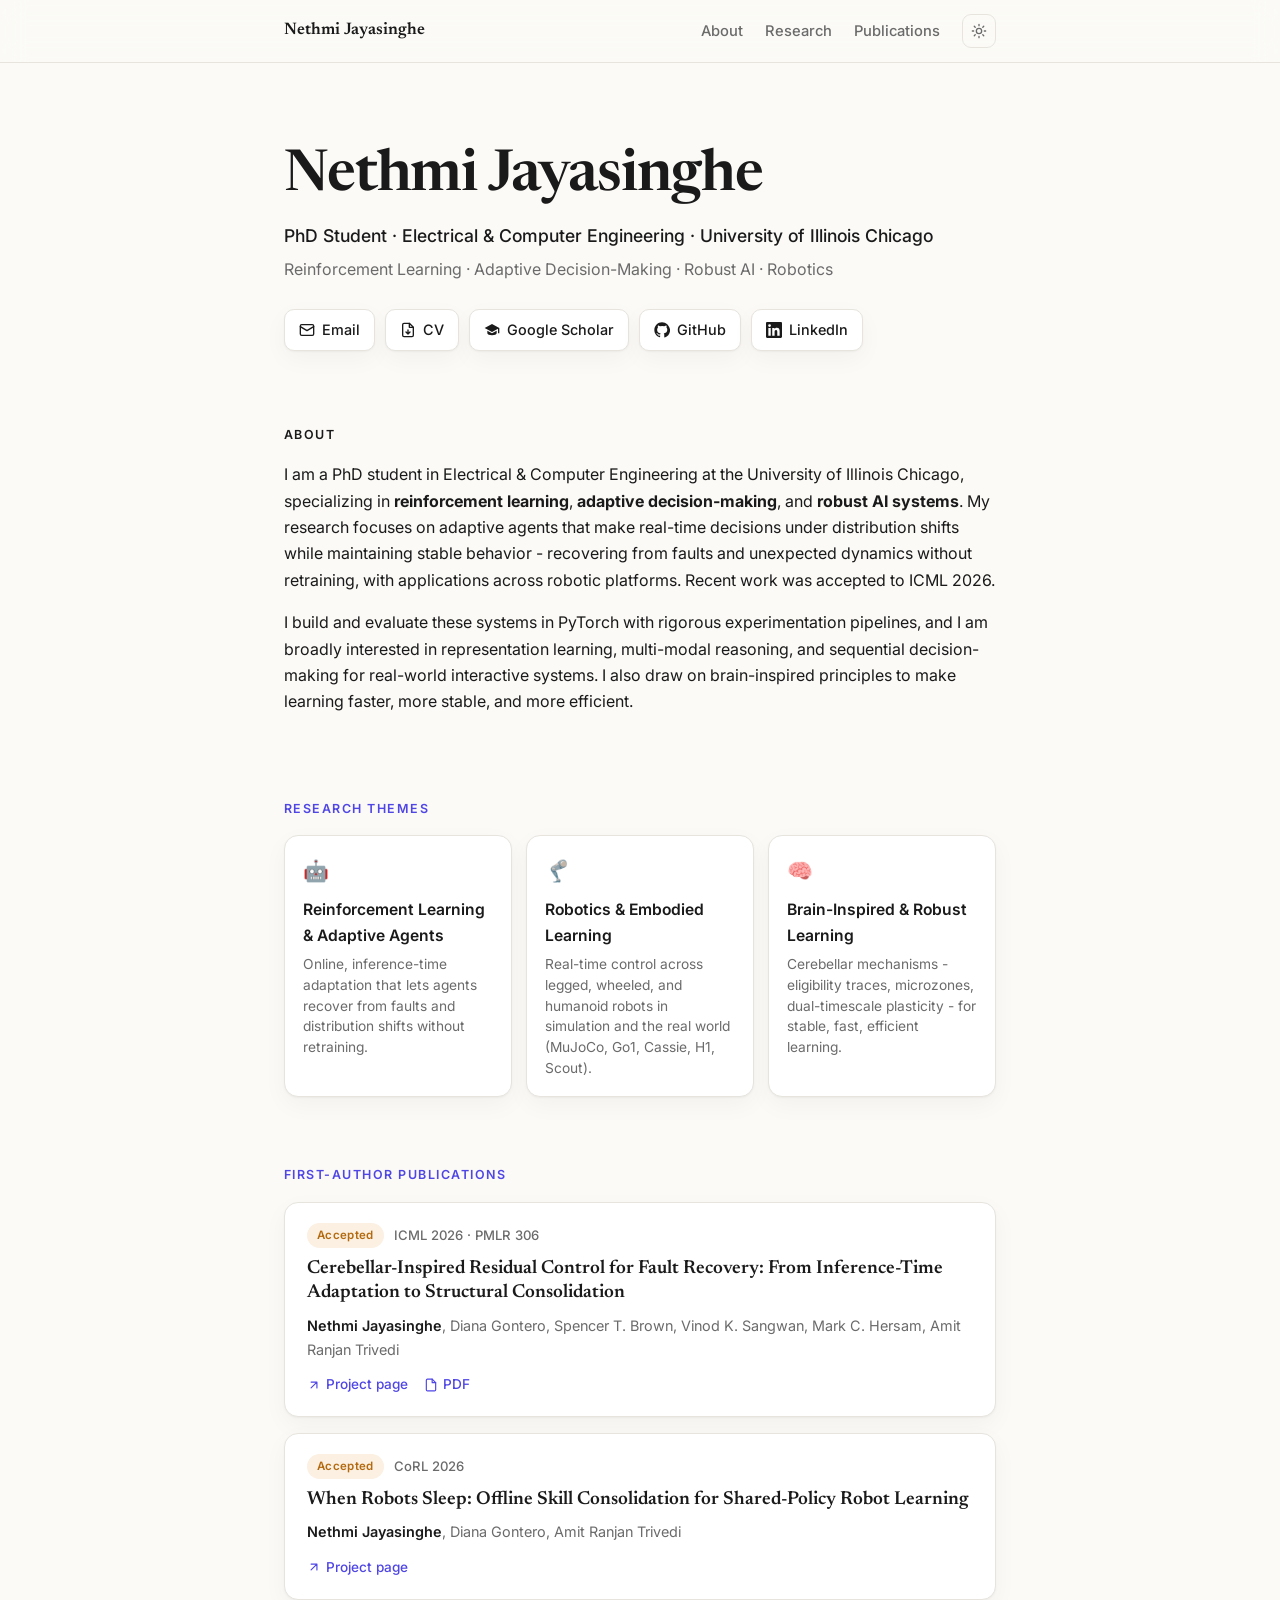
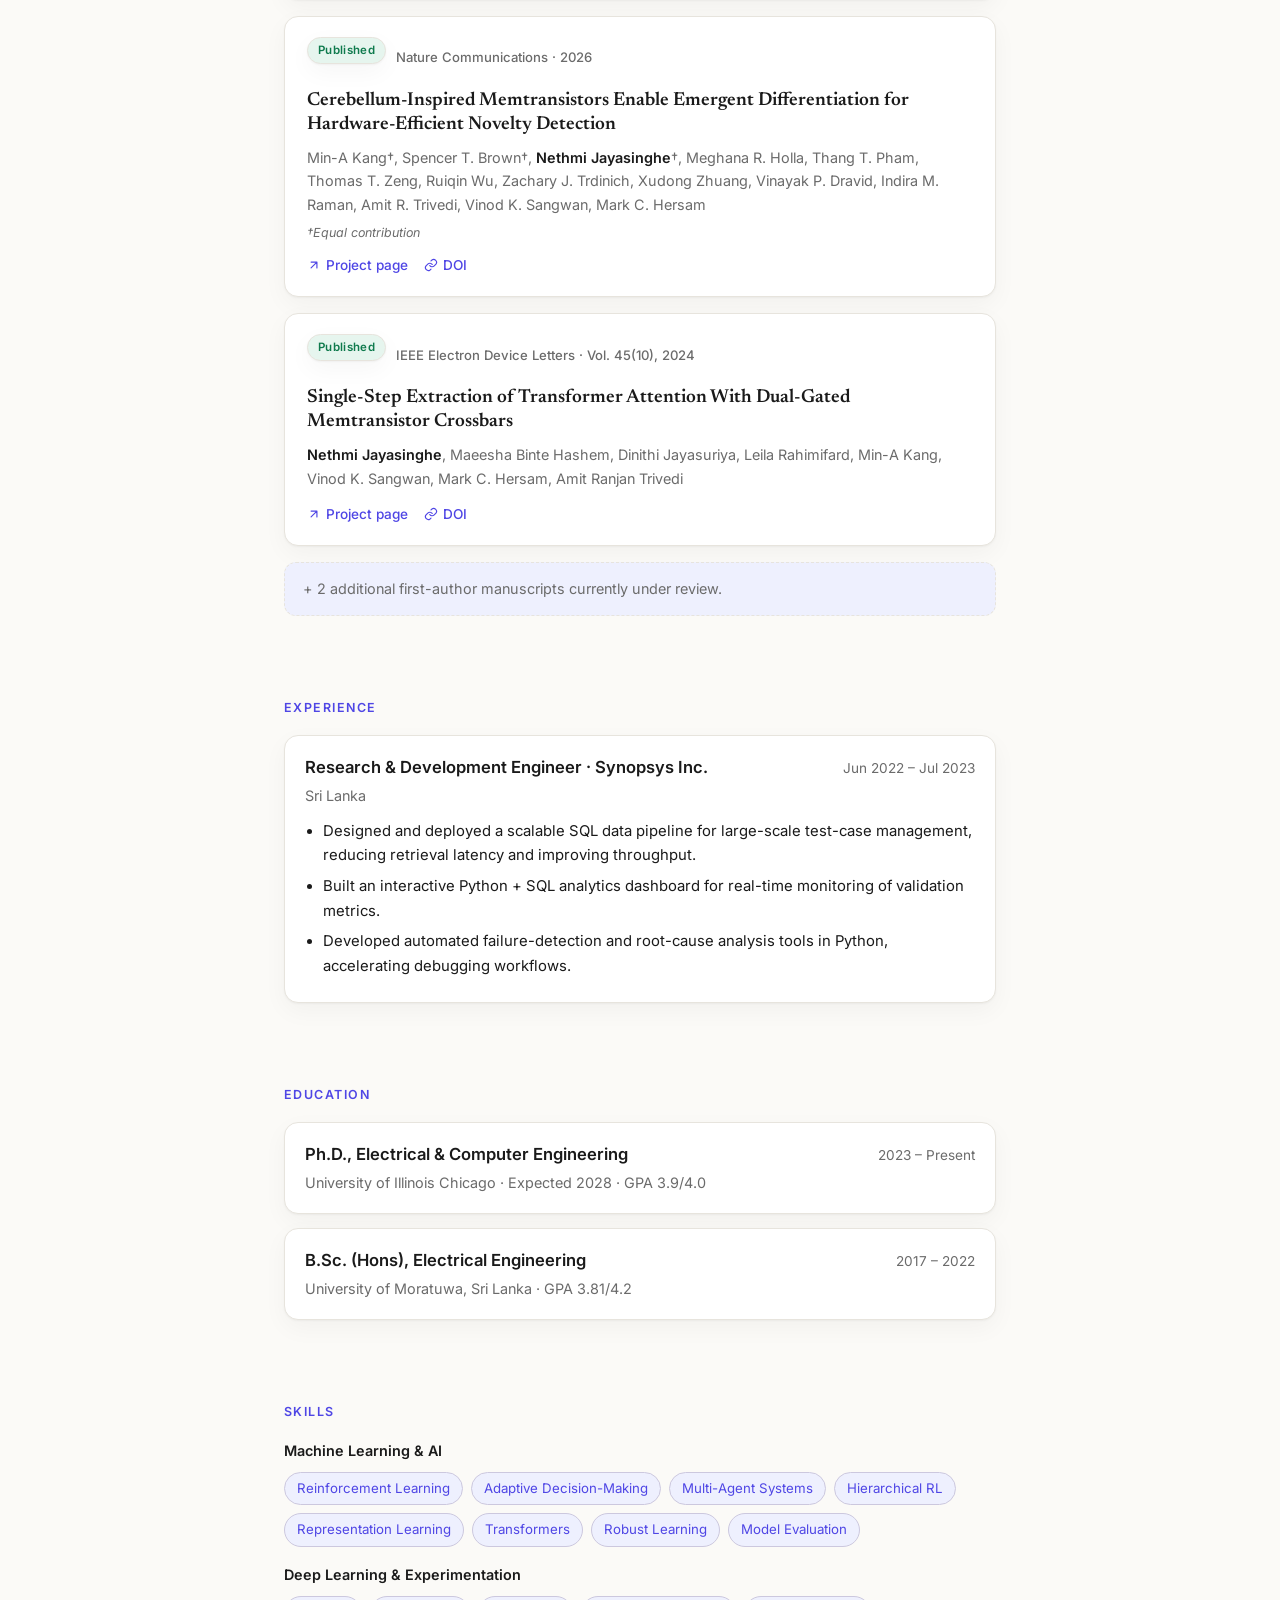
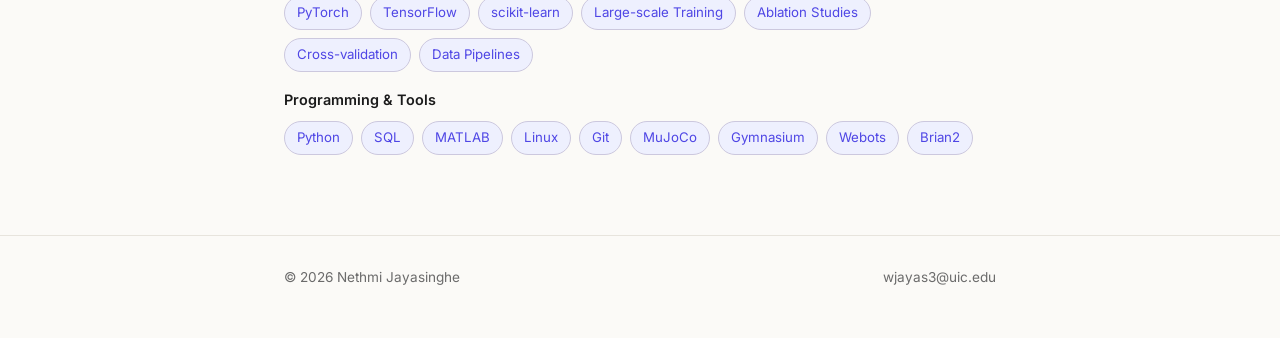
==== commit a8be6295: "Add full CoRL 2026 project page with videos, figures, and results" ====
--- a/index.html
+++ b/index.html
@@ -384,7 +384,7 @@
       page: "projects/when-robots-sleep.html",
       authors: ["__ME__", "Diana Gontero", "Amit Ranjan Trivedi"],
       links: [
-        { label: "Coming soon", href: "projects/when-robots-sleep.html", icon: "page" }
+        { label: "Project page", href: "projects/when-robots-sleep.html", icon: "page" }
       ]
     },
     {
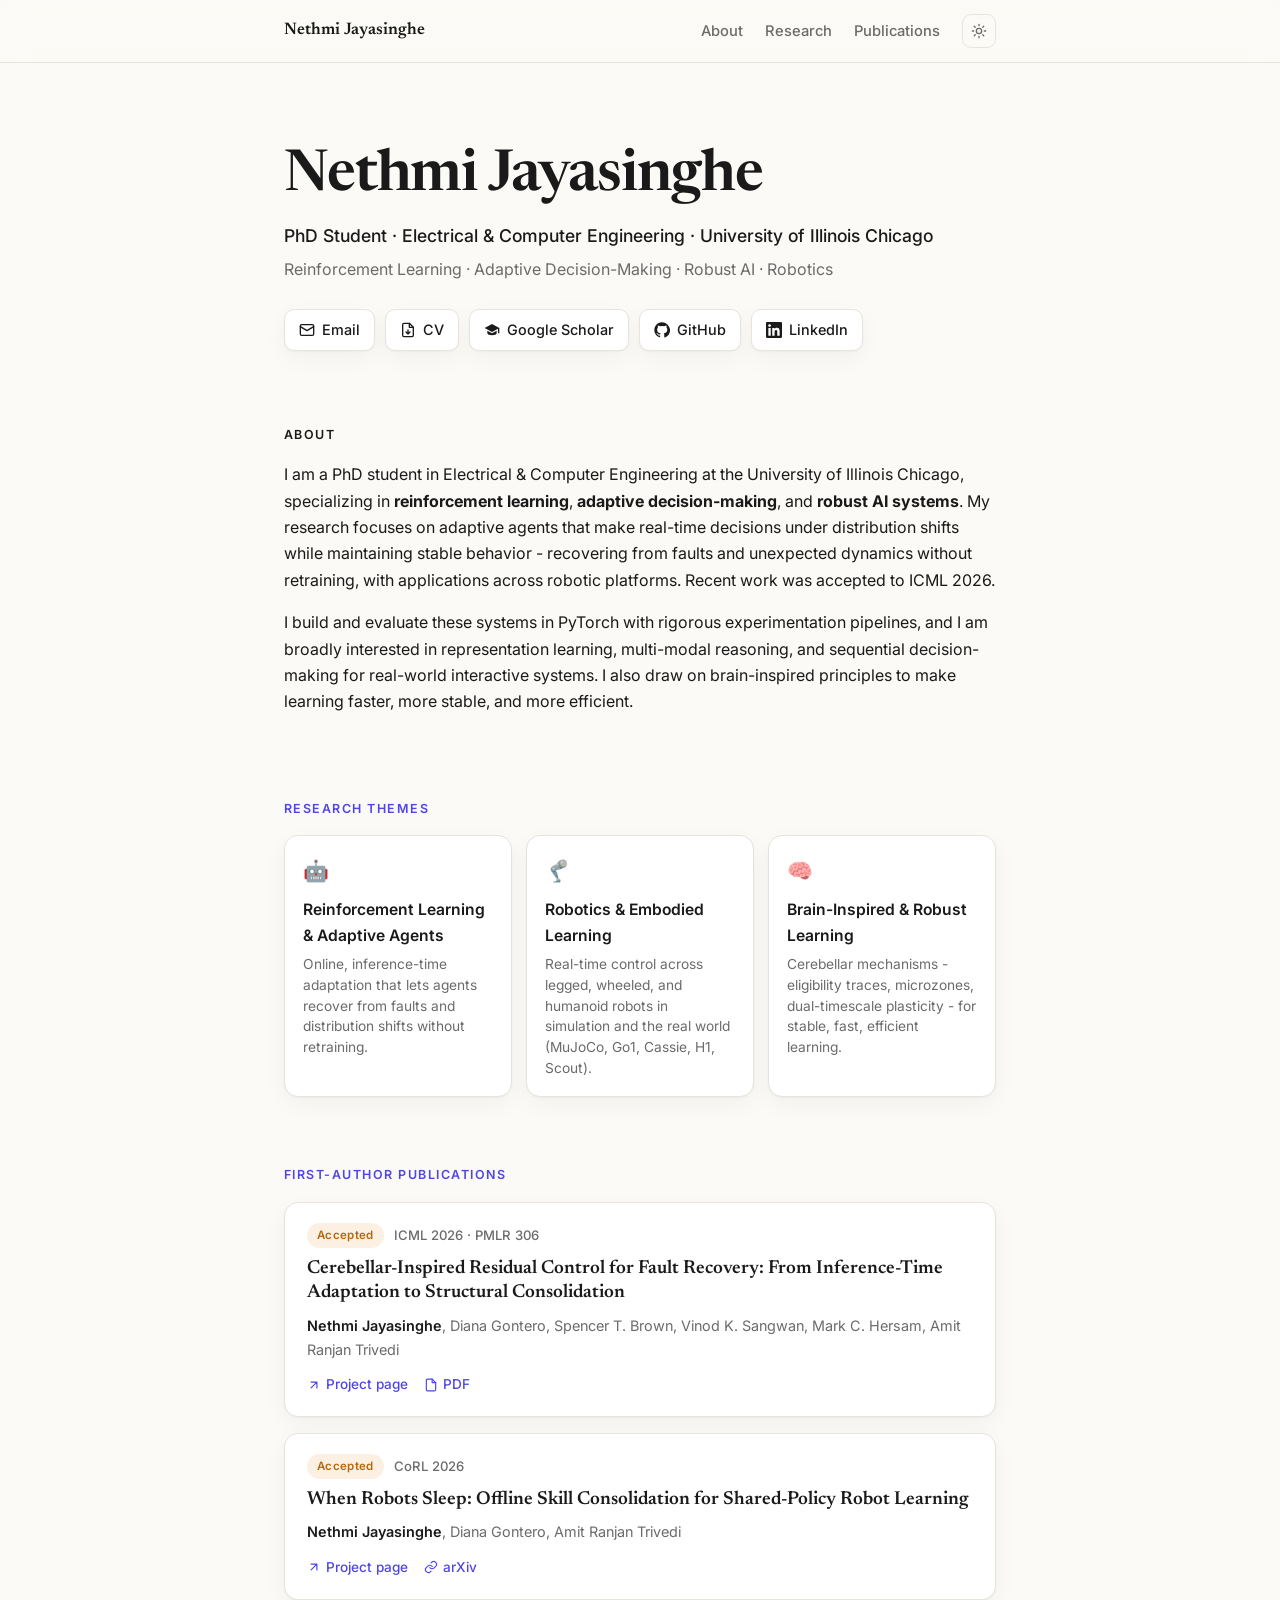
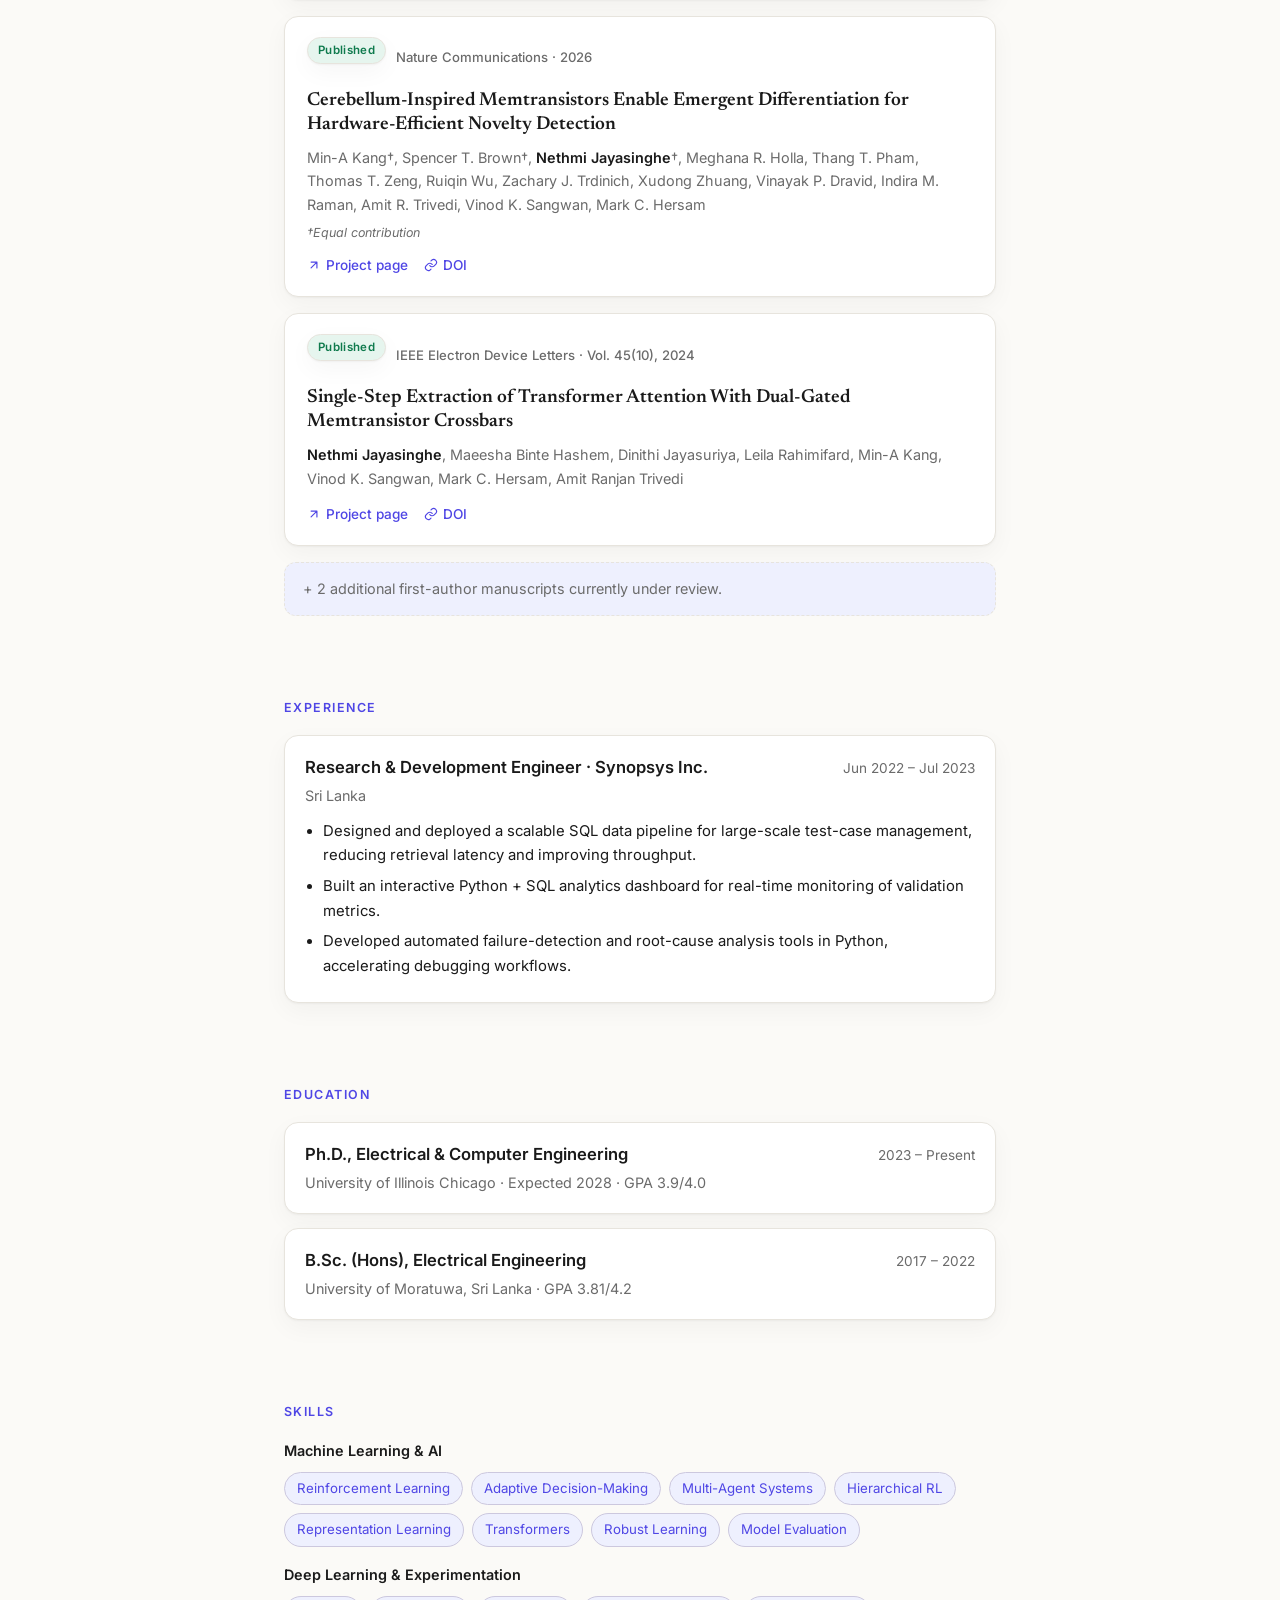
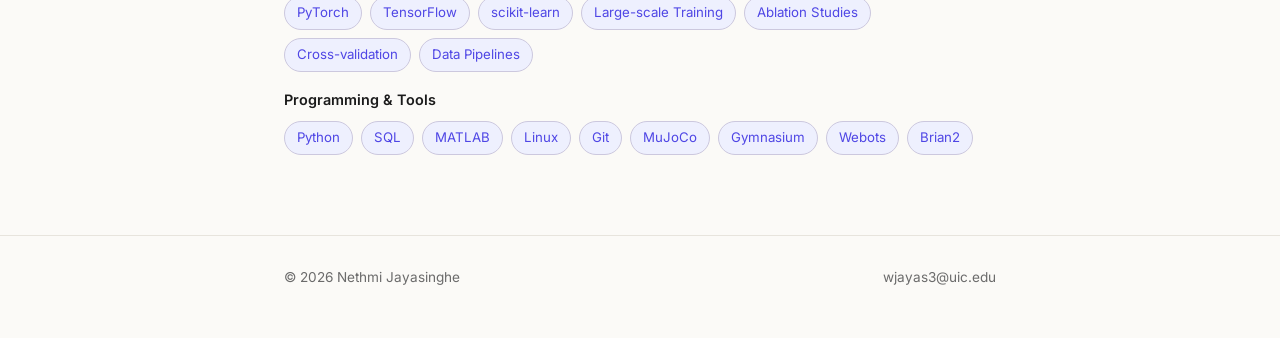
==== commit c1f301f6: "Add social preview tags and arXiv link for CoRL paper" ====
--- a/index.html
+++ b/index.html
@@ -5,6 +5,20 @@
 <meta name="viewport" content="width=device-width, initial-scale=1.0" />
 <title>Nethmi Jayasinghe</title>
 <meta name="description" content="Nethmi Jayasinghe - PhD student in Electrical & Computer Engineering at the University of Illinois Chicago. Reinforcement learning, adaptive decision-making, and robust AI systems." />
+<link rel="canonical" href="https://nethmijayasinghe.github.io/" />
+<meta property="og:type" content="website" />
+<meta property="og:site_name" content="Nethmi Jayasinghe" />
+<meta property="og:title" content="Nethmi Jayasinghe" />
+<meta property="og:description" content="Nethmi Jayasinghe - PhD student in Electrical & Computer Engineering at the University of Illinois Chicago. Reinforcement learning, adaptive decision-making, and robust AI systems." />
+<meta property="og:url" content="https://nethmijayasinghe.github.io/" />
+<meta property="og:image" content="https://nethmijayasinghe.github.io/assets/og/home.jpg" />
+<meta property="og:image:width" content="1200" />
+<meta property="og:image:height" content="630" />
+<meta property="og:image:alt" content="Nethmi Jayasinghe - PhD student, University of Illinois Chicago" />
+<meta name="twitter:card" content="summary_large_image" />
+<meta name="twitter:title" content="Nethmi Jayasinghe" />
+<meta name="twitter:description" content="Nethmi Jayasinghe - PhD student in Electrical & Computer Engineering at the University of Illinois Chicago. Reinforcement learning, adaptive decision-making, and robust AI systems." />
+<meta name="twitter:image" content="https://nethmijayasinghe.github.io/assets/og/home.jpg" />
 <link rel="preconnect" href="https://fonts.googleapis.com" />
 <link rel="preconnect" href="https://fonts.gstatic.com" crossorigin />
 <link href="https://fonts.googleapis.com/css2?family=Newsreader:ital,opsz,wght@0,6..72,400;0,6..72,500;0,6..72,600;1,6..72,400&family=Inter:wght@400;500;600&display=swap" rel="stylesheet" />
@@ -384,7 +398,8 @@
       page: "projects/when-robots-sleep.html",
       authors: ["__ME__", "Diana Gontero", "Amit Ranjan Trivedi"],
       links: [
-        { label: "Project page", href: "projects/when-robots-sleep.html", icon: "page" }
+        { label: "Project page", href: "projects/when-robots-sleep.html", icon: "page" },
+        { label: "arXiv", href: "https://arxiv.org/abs/2606.17493", icon: "link" }
       ]
     },
     {
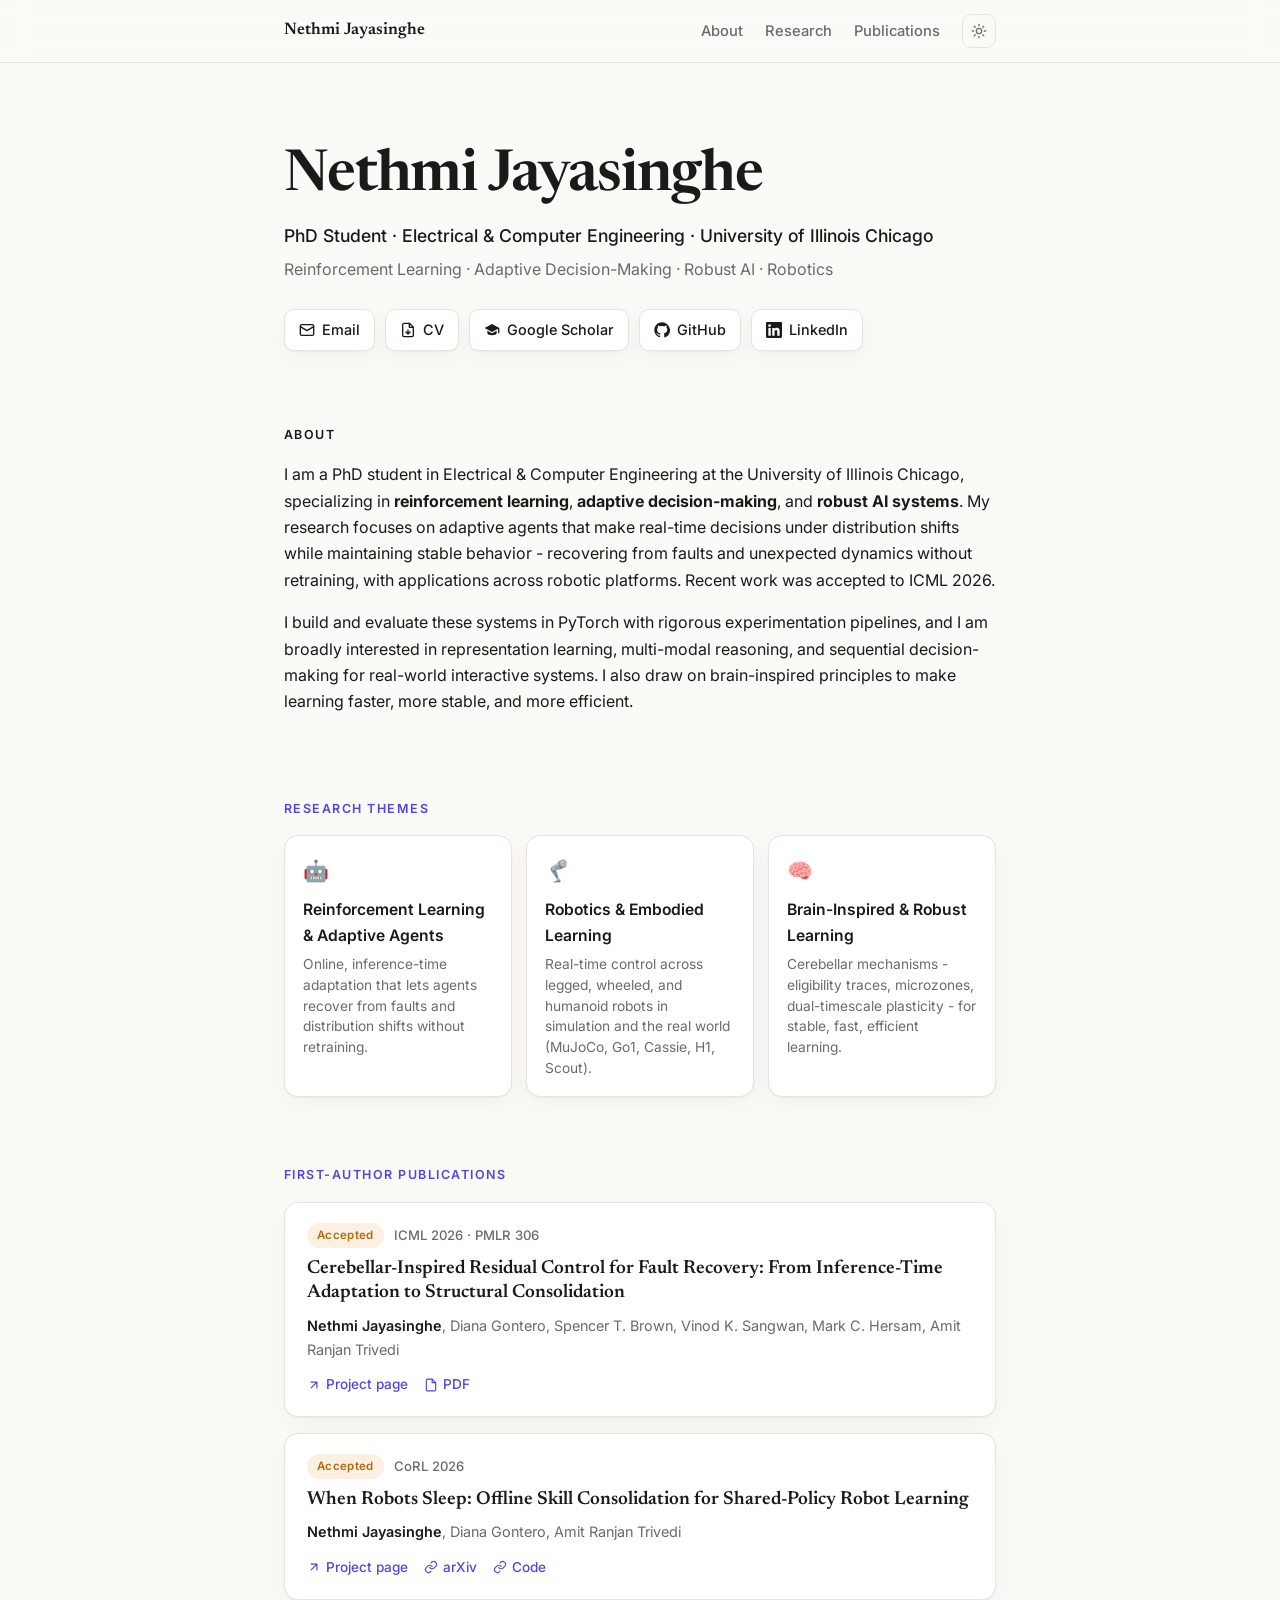
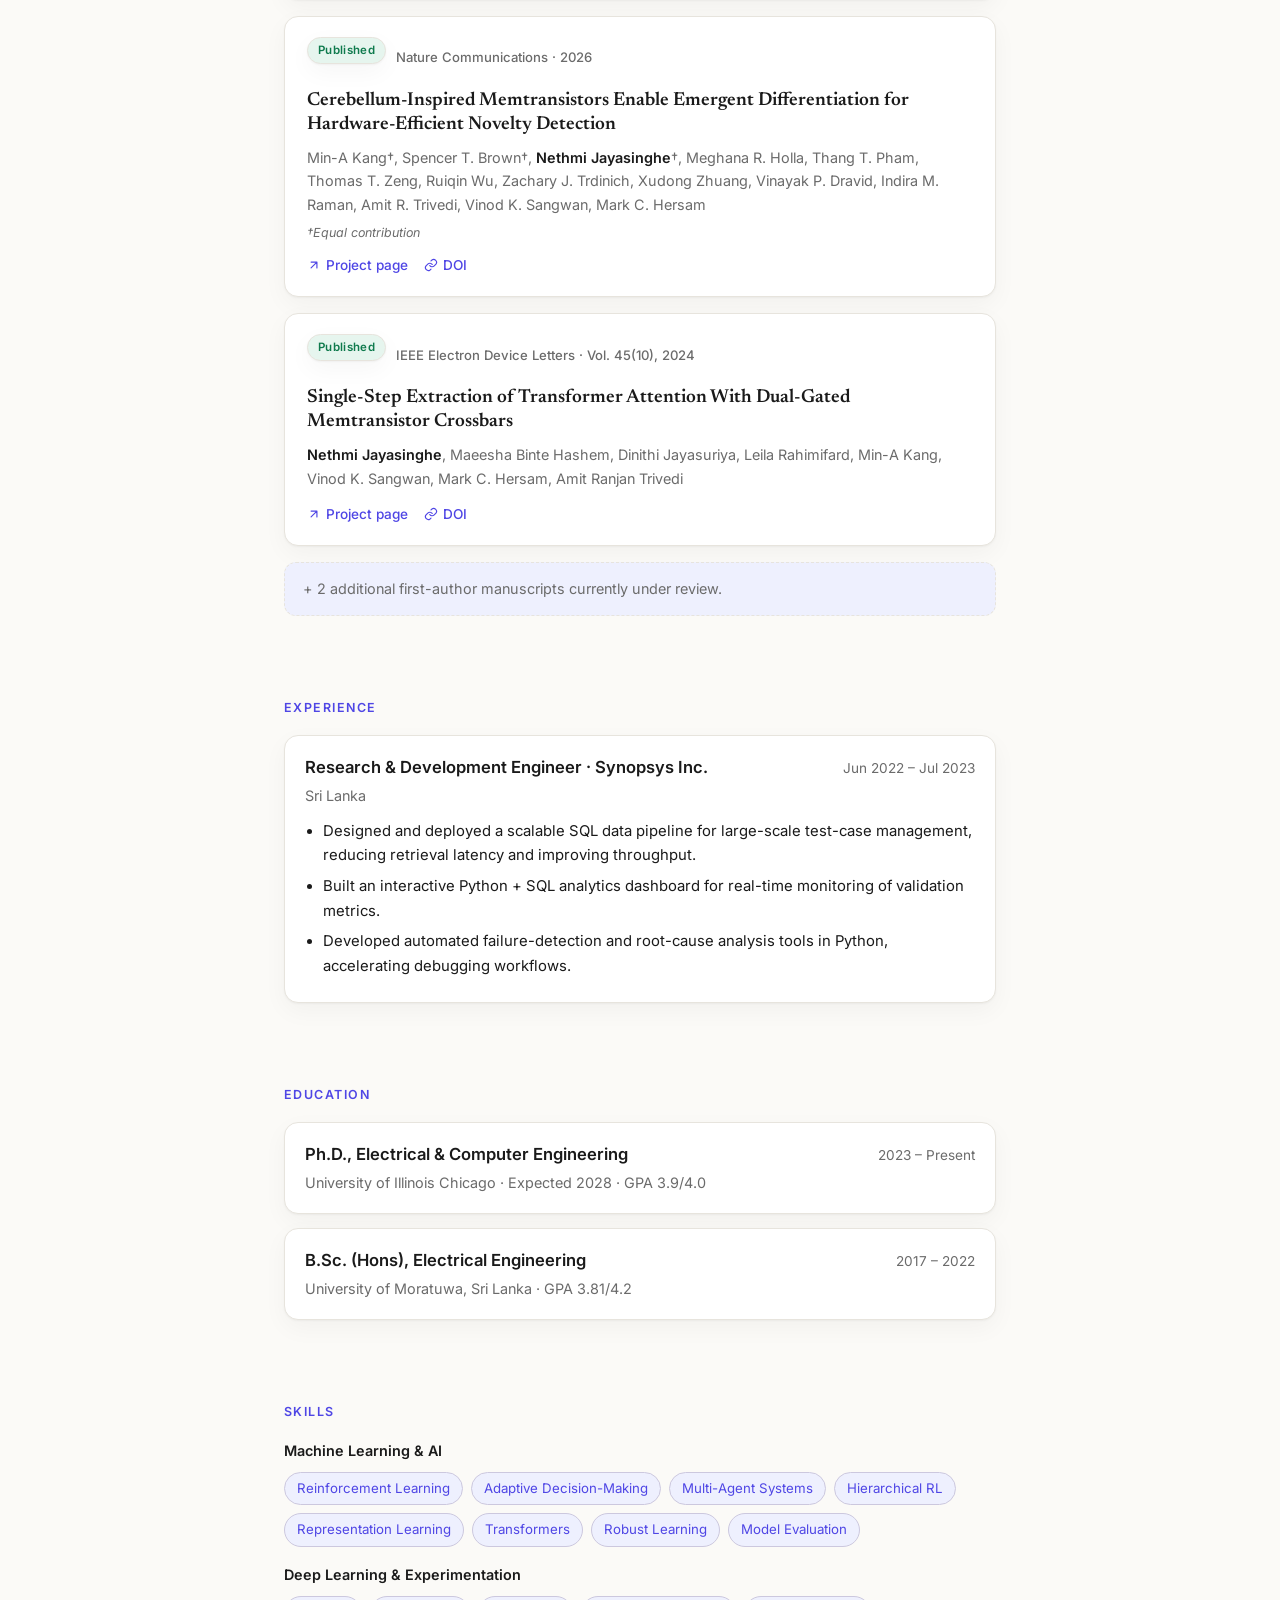
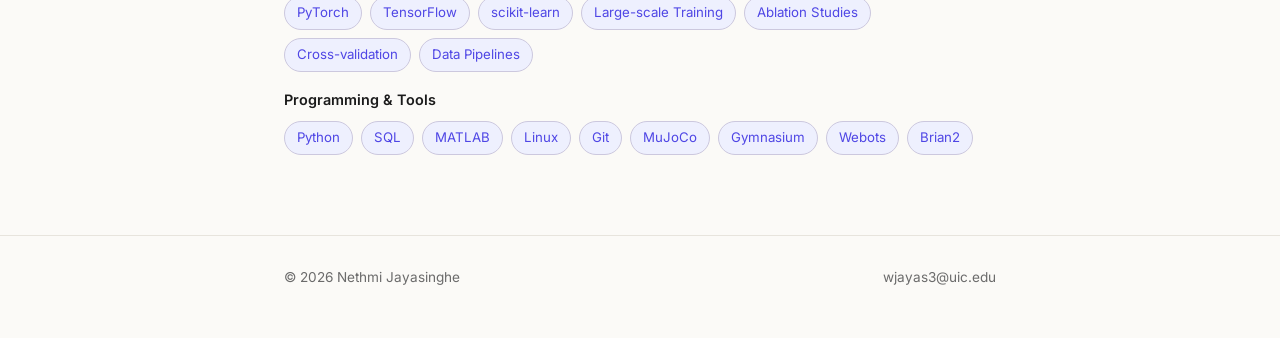
==== commit f877e8a0: "Add code link for CoRL 2026 paper" ====
--- a/index.html
+++ b/index.html
@@ -399,7 +399,8 @@
       authors: ["__ME__", "Diana Gontero", "Amit Ranjan Trivedi"],
       links: [
         { label: "Project page", href: "projects/when-robots-sleep.html", icon: "page" },
-        { label: "arXiv", href: "https://arxiv.org/abs/2606.17493", icon: "link" }
+        { label: "arXiv", href: "https://arxiv.org/abs/2606.17493", icon: "link" },
+        { label: "Code", href: "https://github.com/NethmiJayasinghe/sleeping-robots", icon: "link" }
       ]
     },
     {
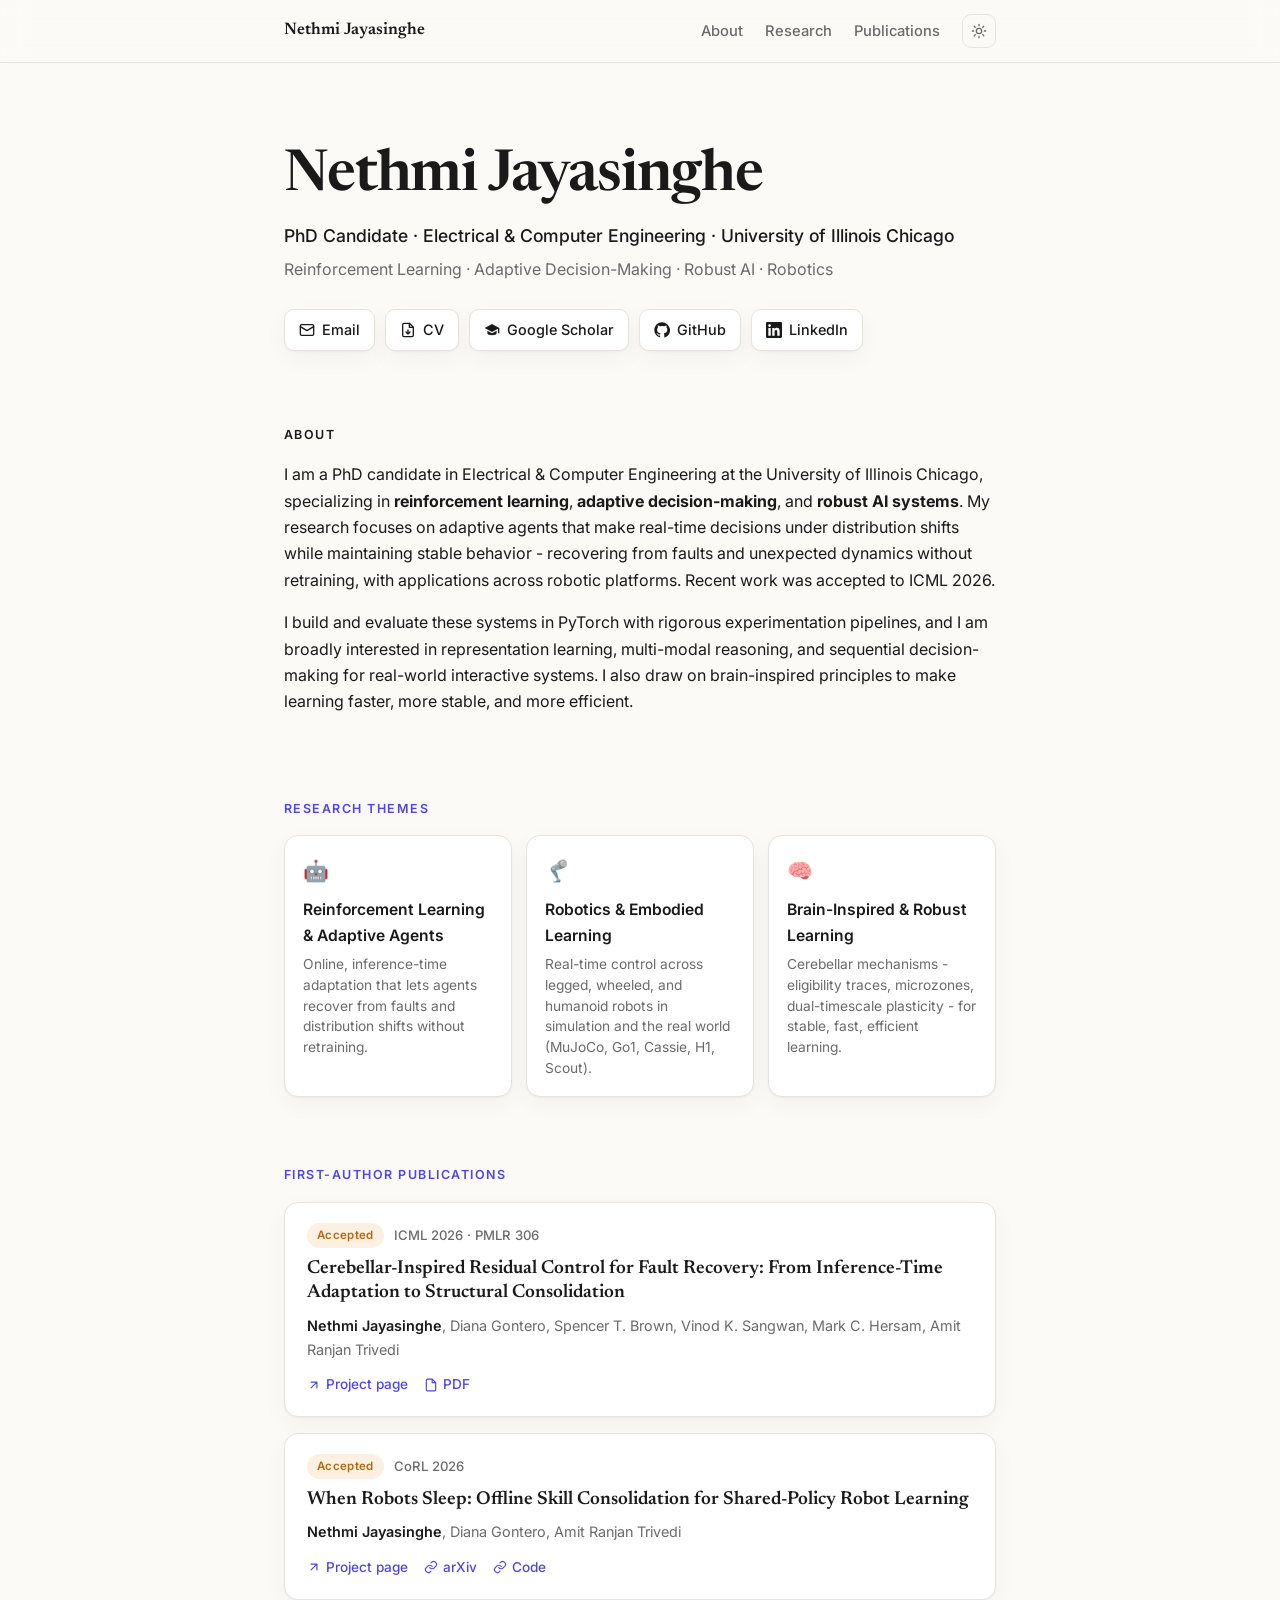
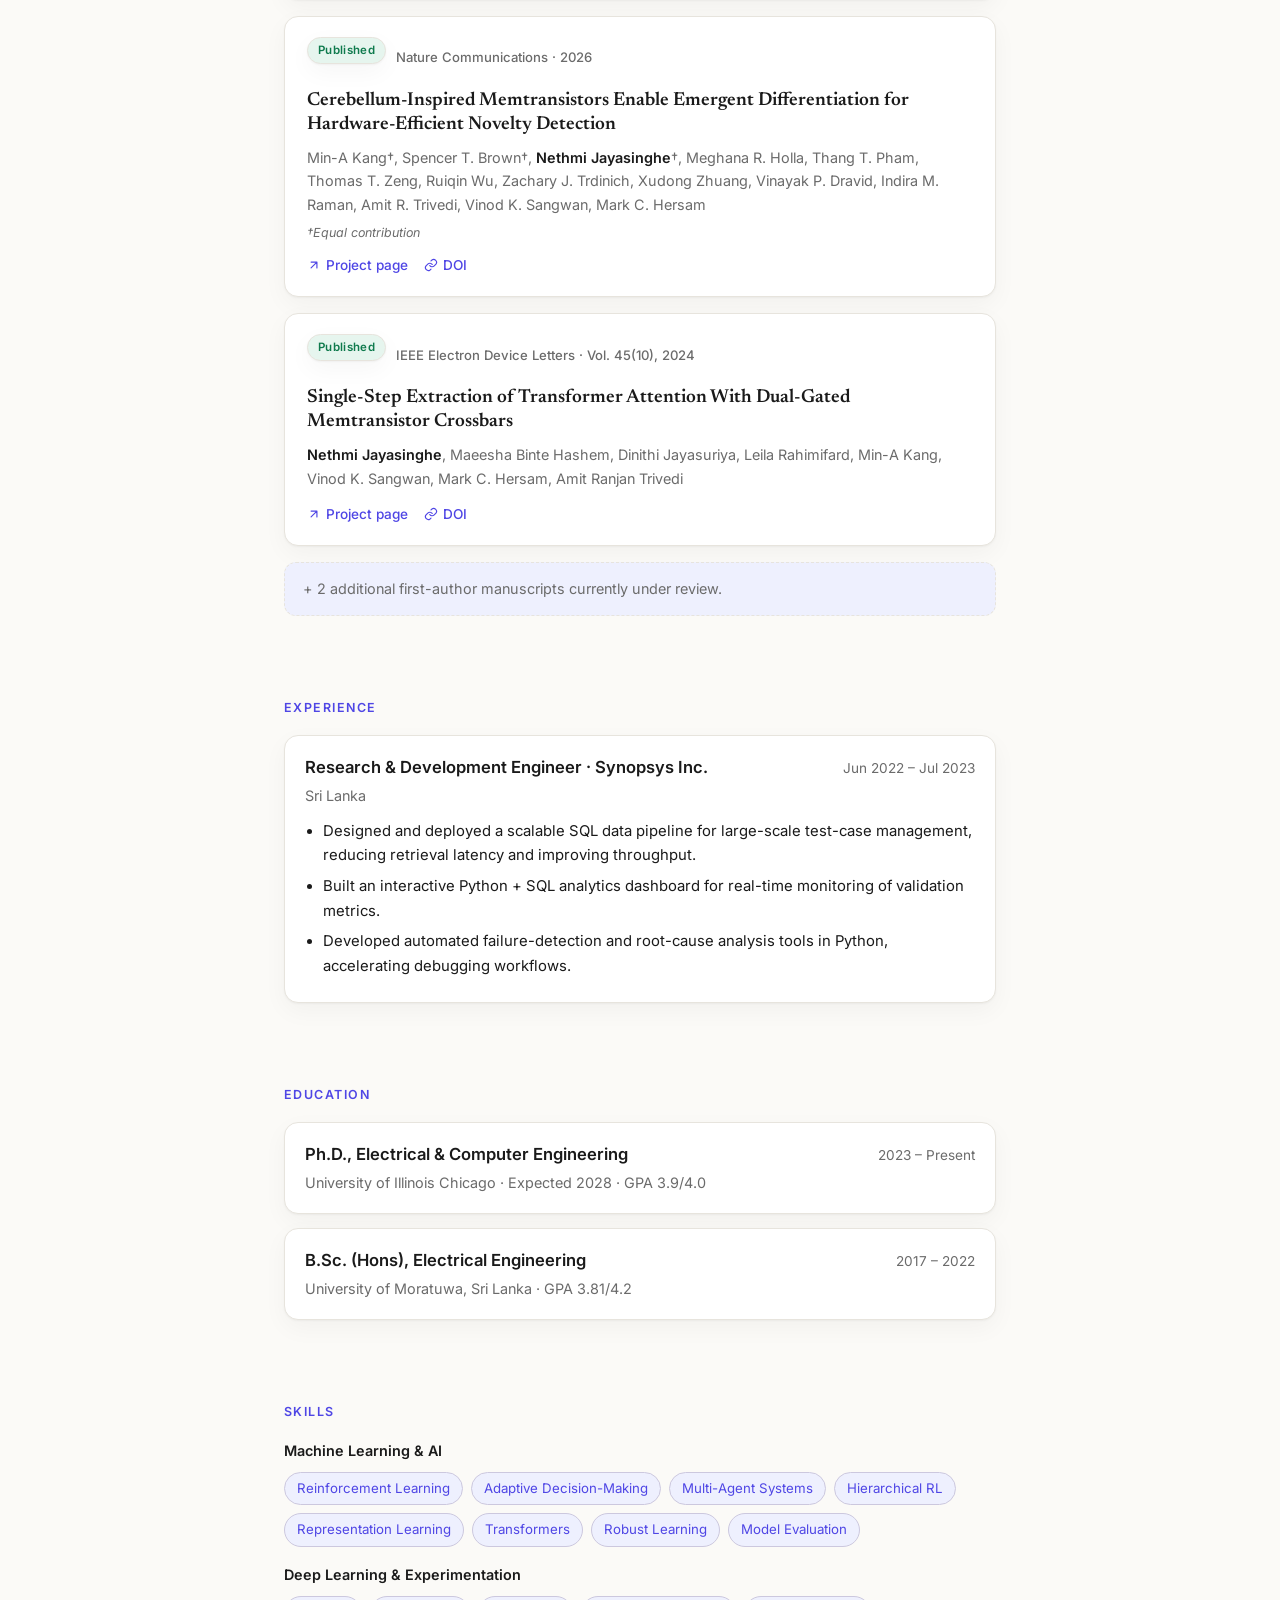
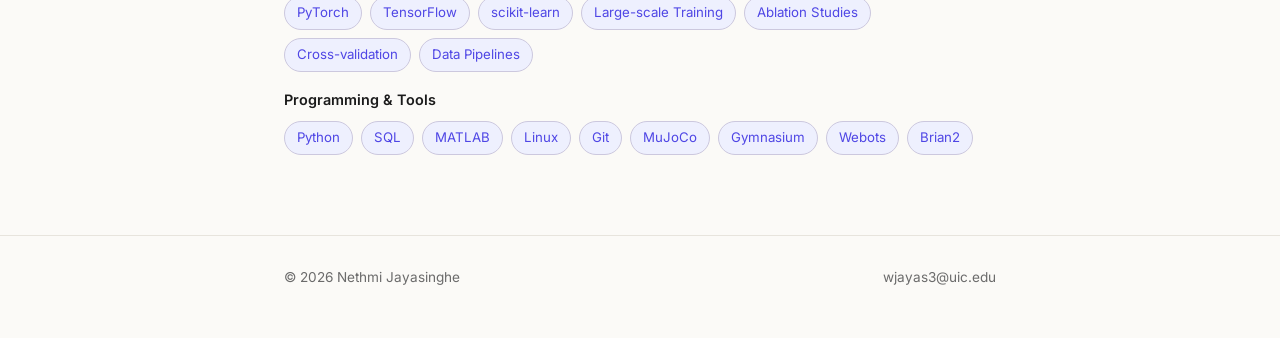
==== commit 99cc76f1: "Update title to PhD Candidate" ====
--- a/index.html
+++ b/index.html
@@ -4,20 +4,20 @@
 <meta charset="UTF-8" />
 <meta name="viewport" content="width=device-width, initial-scale=1.0" />
 <title>Nethmi Jayasinghe</title>
-<meta name="description" content="Nethmi Jayasinghe - PhD student in Electrical & Computer Engineering at the University of Illinois Chicago. Reinforcement learning, adaptive decision-making, and robust AI systems." />
+<meta name="description" content="Nethmi Jayasinghe - PhD candidate in Electrical & Computer Engineering at the University of Illinois Chicago. Reinforcement learning, adaptive decision-making, and robust AI systems." />
 <link rel="canonical" href="https://nethmijayasinghe.github.io/" />
 <meta property="og:type" content="website" />
 <meta property="og:site_name" content="Nethmi Jayasinghe" />
 <meta property="og:title" content="Nethmi Jayasinghe" />
-<meta property="og:description" content="Nethmi Jayasinghe - PhD student in Electrical & Computer Engineering at the University of Illinois Chicago. Reinforcement learning, adaptive decision-making, and robust AI systems." />
+<meta property="og:description" content="Nethmi Jayasinghe - PhD candidate in Electrical & Computer Engineering at the University of Illinois Chicago. Reinforcement learning, adaptive decision-making, and robust AI systems." />
 <meta property="og:url" content="https://nethmijayasinghe.github.io/" />
 <meta property="og:image" content="https://nethmijayasinghe.github.io/assets/og/home.jpg" />
 <meta property="og:image:width" content="1200" />
 <meta property="og:image:height" content="630" />
-<meta property="og:image:alt" content="Nethmi Jayasinghe - PhD student, University of Illinois Chicago" />
+<meta property="og:image:alt" content="Nethmi Jayasinghe - PhD candidate, University of Illinois Chicago" />
 <meta name="twitter:card" content="summary_large_image" />
 <meta name="twitter:title" content="Nethmi Jayasinghe" />
-<meta name="twitter:description" content="Nethmi Jayasinghe - PhD student in Electrical & Computer Engineering at the University of Illinois Chicago. Reinforcement learning, adaptive decision-making, and robust AI systems." />
+<meta name="twitter:description" content="Nethmi Jayasinghe - PhD candidate in Electrical & Computer Engineering at the University of Illinois Chicago. Reinforcement learning, adaptive decision-making, and robust AI systems." />
 <meta name="twitter:image" content="https://nethmijayasinghe.github.io/assets/og/home.jpg" />
 <link rel="preconnect" href="https://fonts.googleapis.com" />
 <link rel="preconnect" href="https://fonts.gstatic.com" crossorigin />
@@ -211,7 +211,7 @@
 <header class="hero">
   <div class="wrap">
     <h1>Nethmi Jayasinghe</h1>
-    <p class="role">PhD Student · Electrical &amp; Computer Engineering · University of Illinois Chicago</p>
+    <p class="role">PhD Candidate · Electrical &amp; Computer Engineering · University of Illinois Chicago</p>
     <p class="affil">Reinforcement Learning · Adaptive Decision-Making · Robust AI · Robotics</p>
     <div class="links">
       <a href="mailto:wjayas3@uic.edu">
@@ -242,7 +242,7 @@
   <div class="wrap">
     <p class="eyebrow">About</p>
     <p>
-      I am a PhD student in Electrical &amp; Computer Engineering at the University of Illinois Chicago,
+      I am a PhD candidate in Electrical &amp; Computer Engineering at the University of Illinois Chicago,
       specializing in <strong>reinforcement learning</strong>, <strong>adaptive decision-making</strong>, and
       <strong>robust AI systems</strong>. My research focuses on adaptive agents that make real-time decisions
       under distribution shifts while maintaining stable behavior - recovering from faults and unexpected
